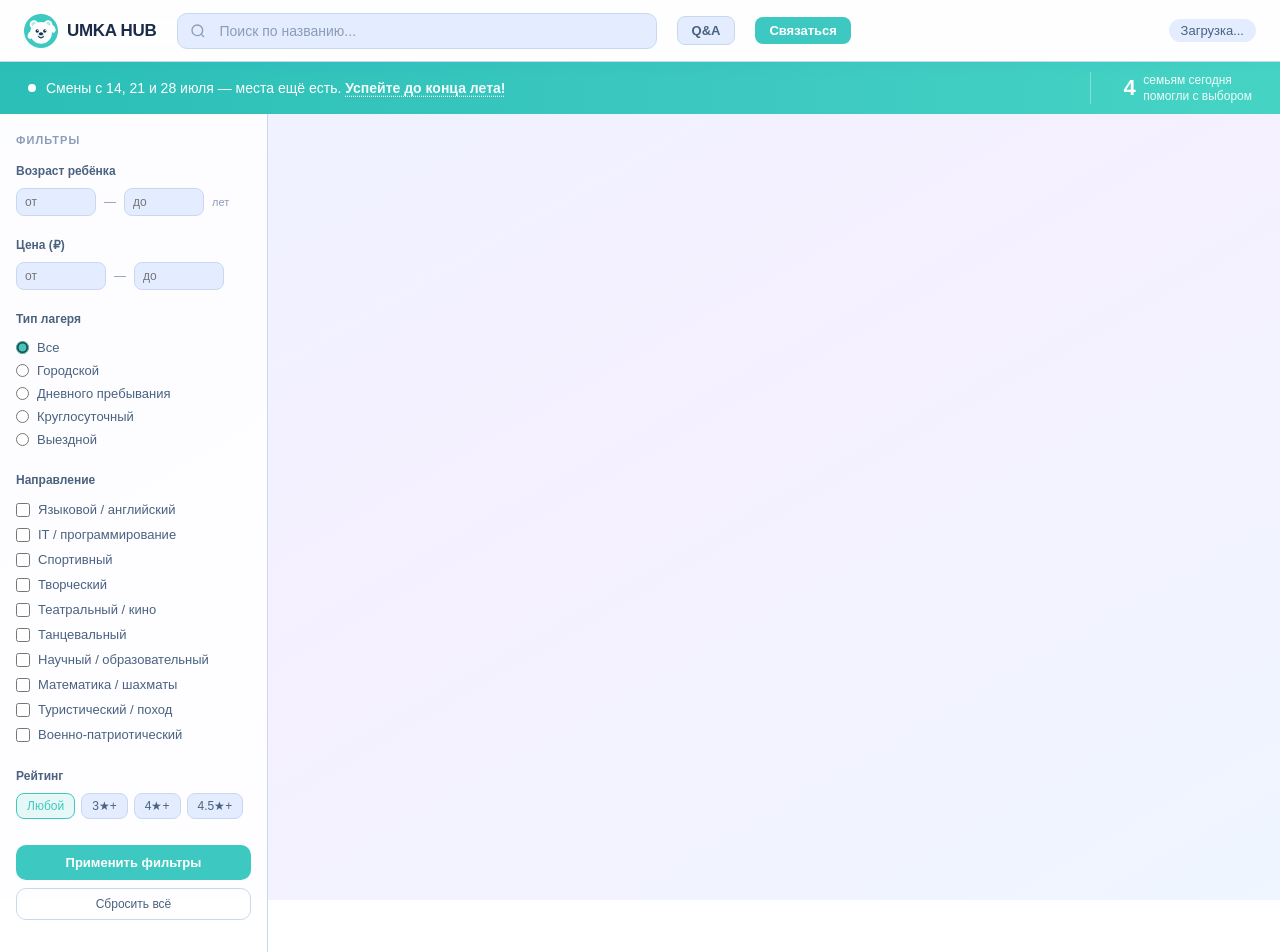
==== static/index.html @ 4e12fa1d "Add Contact button with email + Telegram" ====
<!DOCTYPE html>
<html lang="ru">
<head>
<meta charset="UTF-8">
<meta name="viewport" content="width=device-width, initial-scale=1.0">
<title>UMKA HUB — Каталог летних лагерей</title>
<!-- Yandex.Metrika counter -->
<script type="text/javascript">
    (function(m,e,t,r,i,k,a){
        m[i]=m[i]||function(){(m[i].a=m[i].a||[]).push(arguments)};
        m[i].l=1*new Date();
        for (var j = 0; j < document.scripts.length; j++) {if (document.scripts[j].src === r) { return; }}
        k=e.createElement(t),a=e.getElementsByTagName(t)[0],k.async=1,k.src=r,a.parentNode.insertBefore(k,a)
    })(window, document,'script','https://mc.yandex.ru/metrika/tag.js?id=110484022', 'ym');
    ym(110484022, 'init', {ssr:true, webvisor:true, clickmap:true, ecommerce:"dataLayer", referrer: document.referrer, url: location.href, accurateTrackBounce:true, trackLinks:true});
</script>
<noscript><div><img src="https://mc.yandex.ru/watch/110484022" style="position:absolute; left:-9999px;" alt="" /></div></noscript>
<!-- /Yandex.Metrika counter -->
<style>
  *, *::before, *::after { box-sizing: border-box; margin: 0; padding: 0; }

  :root {
    --bg: #F0F5FF;
    --bg2: #FFFFFF;
    --bg3: #E4EDFF;
    --border: #C8D8EE;
    --em: #3DC9C1;
    --em-dark: #28B5AC;
    --em-glow: rgba(61,201,193,0.12);
    --text: #1A2B4A;
    --text2: #4A6280;
    --text3: #8A9CB8;
    --radius: 14px;
    --shadow: 0 4px 20px rgba(80,120,200,0.10);
  }

  body {
    background: linear-gradient(150deg, #EDF3FF 0%, #F5F0FF 50%, #EFF6FF 100%);
    background-attachment: fixed;
    color: var(--text);
    font-family: -apple-system, BlinkMacSystemFont, 'Segoe UI', sans-serif;
    min-height: 100vh;
  }

  /* NAV */
  nav {
    position: sticky; top: 0; z-index: 100;
    background: rgba(255,255,255,0.92);
    backdrop-filter: blur(14px);
    border-bottom: 1px solid var(--border);
    padding: 0 24px;
    height: 62px;
    display: flex; align-items: center; gap: 20px;
    box-shadow: 0 2px 12px rgba(80,120,200,0.07);
  }
  .nav-logo {
    display: flex; align-items: center; gap: 9px;
    font-size: 17px; font-weight: 800; color: var(--em);
    white-space: nowrap; text-decoration: none; letter-spacing: -0.3px;
  }
  .nav-logo span { color: var(--text); }
  .nav-logo svg { flex-shrink: 0; }
  .search-wrap { flex: 1; max-width: 480px; position: relative; }
  .search-wrap input {
    width: 100%; padding: 9px 16px 9px 42px;
    background: var(--bg3); border: 1px solid var(--border);
    border-radius: 10px; color: var(--text); font-size: 14px; outline: none;
    transition: border-color 0.2s, box-shadow 0.2s;
  }
  .search-wrap input:focus { border-color: var(--em); box-shadow: 0 0 0 3px var(--em-glow); }
  .search-wrap input::placeholder { color: var(--text3); }
  .search-icon { position: absolute; left: 13px; top: 50%; transform: translateY(-50%); color: var(--text3); pointer-events: none; }
  .nav-count { margin-left: auto; font-size: 13px; color: var(--text2); white-space: nowrap; background: var(--bg3); padding: 4px 12px; border-radius: 20px; }

  /* LAYOUT */
  .layout { display: flex; gap: 0; min-height: calc(100vh - 62px); }

  /* SIDEBAR */
  .sidebar {
    width: 268px; flex-shrink: 0;
    background: rgba(255,255,255,0.85);
    border-right: 1px solid var(--border);
    padding: 20px 16px;
    overflow-y: auto;
    position: sticky; top: 62px; height: calc(100vh - 62px);
  }
  .filter-title { font-size: 11px; font-weight: 700; color: var(--text3); letter-spacing: 0.1em; text-transform: uppercase; margin-bottom: 18px; }
  .filter-group { margin-bottom: 22px; }
  .filter-group-label { font-size: 12px; font-weight: 600; color: var(--text2); margin-bottom: 10px; display: block; }

  .range-row { display: flex; gap: 8px; align-items: center; margin-bottom: 8px; }
  .range-row input[type=number] {
    width: 80px; padding: 6px 8px; background: var(--bg3);
    border: 1px solid var(--border); border-radius: 8px; color: var(--text);
    font-size: 12px; outline: none;
  }
  .range-row input[type=number]:focus { border-color: var(--em); }
  .range-sep { color: var(--text3); font-size: 12px; }

  .check-item { display: flex; align-items: center; gap: 8px; padding: 5px 0; cursor: pointer; }
  .check-item input[type=checkbox] { accent-color: var(--em); width: 14px; height: 14px; cursor: pointer; }
  .check-item label { font-size: 13px; color: var(--text2); cursor: pointer; }
  .check-item:hover label { color: var(--text); }

  .radio-item { display: flex; align-items: center; gap: 8px; padding: 4px 0; cursor: pointer; }
  .radio-item input[type=radio] { accent-color: var(--em); cursor: pointer; }
  .radio-item label { font-size: 13px; color: var(--text2); cursor: pointer; }

  .toggle-row { display: flex; align-items: center; justify-content: space-between; padding: 4px 0; }
  .toggle-row span { font-size: 13px; color: var(--text2); }
  .toggle { position: relative; width: 36px; height: 20px; }
  .toggle input { opacity: 0; width: 0; height: 0; }
  .toggle-track {
    position: absolute; inset: 0; background: var(--bg3);
    border: 1px solid var(--border); border-radius: 20px; cursor: pointer; transition: 0.2s;
  }
  .toggle-track::after {
    content: ''; position: absolute; top: 2px; left: 2px;
    width: 14px; height: 14px; background: var(--text3);
    border-radius: 50%; transition: 0.2s;
  }
  .toggle input:checked + .toggle-track { background: var(--em-glow); border-color: var(--em); }
  .toggle input:checked + .toggle-track::after { transform: translateX(16px); background: var(--em); }

  .star-select { display: flex; gap: 6px; flex-wrap: wrap; }
  .star-btn {
    padding: 5px 10px; background: var(--bg3); border: 1px solid var(--border);
    border-radius: 8px; color: var(--text2); font-size: 12px; cursor: pointer; transition: 0.15s;
  }
  .star-btn:hover, .star-btn.active { background: var(--em-glow); border-color: var(--em); color: var(--em); }

  .btn-apply {
    width: 100%; padding: 10px; background: var(--em); border: none;
    border-radius: 10px; color: white; font-size: 13px; font-weight: 600;
    cursor: pointer; transition: background 0.2s; margin-top: 4px;
  }
  .btn-apply:hover { background: var(--em-dark); }
  .btn-reset {
    width: 100%; padding: 8px; background: transparent; border: 1px solid var(--border);
    border-radius: 10px; color: var(--text2); font-size: 12px; cursor: pointer;
    transition: 0.2s; margin-top: 8px;
  }
  .btn-reset:hover { border-color: var(--text2); color: var(--text); }

  /* MAIN */
  .main { flex: 1; padding: 24px; min-width: 0; }

  /* GRID */
  .grid { display: grid; grid-template-columns: repeat(auto-fill, minmax(300px, 1fr)); gap: 18px; }

  /* CARD */
  .card {
    background: var(--bg2); border: 1px solid var(--border);
    border-radius: var(--radius); overflow: hidden;
    transition: border-color 0.2s, transform 0.2s, box-shadow 0.2s;
    display: flex; flex-direction: column;
    box-shadow: 0 2px 10px rgba(80,120,200,0.06);
    cursor: pointer;
  }
  .card:hover { border-color: var(--em); transform: translateY(-3px); box-shadow: var(--shadow), 0 0 0 1px var(--em-glow); }
  .card-photo { width: 100%; aspect-ratio: 16/9; object-fit: cover; display: block; background-color: var(--bg3); }
  .card-photo-placeholder { width: 100%; aspect-ratio: 16/9; background: linear-gradient(135deg, var(--bg3), var(--bg)); display: flex; align-items: center; justify-content: center; color: var(--text3); font-size: 32px; }
  .card-body { padding: 14px; flex: 1; display: flex; flex-direction: column; gap: 8px; }
  .card-header { display: flex; align-items: flex-start; justify-content: space-between; gap: 8px; }
  .card-name { font-size: 15px; font-weight: 600; color: var(--text); line-height: 1.3; }
  .card-rating { display: flex; align-items: center; gap: 4px; flex-shrink: 0; }
  .card-rating .star { color: #F59E0B; font-size: 13px; }
  .card-rating .val { font-size: 13px; font-weight: 600; color: var(--text); }
  .card-rating .cnt { font-size: 11px; color: var(--text3); }
  .card-badges { display: flex; gap: 6px; flex-wrap: wrap; }
  .badge { padding: 3px 9px; border-radius: 20px; font-size: 11px; font-weight: 500; border: 1px solid var(--border); color: var(--text2); background: var(--bg3); }
  .badge-age { border-color: #BCD6F7; background: #EAF3FF; color: #2B72C8; }
  .badge-pool { border-color: #B5E4EE; background: #E5F7FA; color: #1A92A8; }
  .badge-cat { border-color: var(--border); background: var(--bg3); }
  .card-desc { font-size: 12px; color: var(--text2); line-height: 1.5; display: -webkit-box; -webkit-line-clamp: 2; -webkit-box-orient: vertical; overflow: hidden; }
  .card-footer { margin-top: auto; display: flex; align-items: center; justify-content: space-between; padding-top: 10px; border-top: 1px solid var(--border); }
  .card-price { font-size: 16px; font-weight: 700; color: var(--em); }
  .card-price small { font-size: 11px; font-weight: 400; color: var(--text3); }
  .card-actions { display: flex; gap: 6px; }
  .btn-detail {
    padding: 6px 12px; background: var(--bg3); border: 1px solid var(--border);
    border-radius: 8px; color: var(--text2); font-size: 12px; cursor: pointer;
    text-decoration: none; transition: 0.15s;
  }
  .btn-detail:hover { border-color: var(--em); color: var(--em); background: var(--em-glow); }
  .btn-book {
    padding: 6px 12px; background: var(--em); border: none;
    border-radius: 8px; color: white; font-size: 12px; font-weight: 600; cursor: pointer; transition: 0.15s;
  }
  .btn-book:hover { background: var(--em-dark); }

  /* HOW IT WORKS */
  .how-section { margin: 48px 0 0; }
  .how-title, .faq-title {
    font-size: 22px; font-weight: 800; color: var(--text);
    margin-bottom: 20px; letter-spacing: -0.3px;
  }
  .how-steps {
    display: grid; grid-template-columns: repeat(3, 1fr); gap: 16px;
  }
  .how-step {
    background: var(--bg2); border: 1px solid var(--border);
    border-radius: var(--radius); padding: 24px 20px;
    display: flex; flex-direction: column; gap: 10px;
  }
  .how-icon {
    width: 44px; height: 44px; border-radius: 12px;
    background: var(--em-glow); display: flex; align-items: center;
    justify-content: center; font-size: 22px; flex-shrink: 0;
  }
  .how-step h3 { font-size: 15px; font-weight: 700; color: var(--text); }
  .how-step p { font-size: 13px; color: var(--text2); line-height: 1.5; }

  /* FAQ */
  .faq-section { margin: 40px 0 48px; }
  .faq-item {
    border: 1px solid var(--border); border-radius: var(--radius);
    background: var(--bg2); margin-bottom: 8px; overflow: hidden;
  }
  .faq-q {
    width: 100%; text-align: left; padding: 16px 20px;
    background: none; border: none; cursor: pointer;
    font-size: 14px; font-weight: 600; color: var(--text);
    display: flex; justify-content: space-between; align-items: center; gap: 12px;
  }
  .faq-q:hover { color: var(--em); }
  .faq-arrow { font-size: 18px; color: var(--text3); transition: transform 0.2s; flex-shrink: 0; }
  .faq-item.open .faq-arrow { transform: rotate(180deg); color: var(--em); }
  .faq-a {
    max-height: 0; overflow: hidden;
    transition: max-height 0.28s ease, padding 0.2s;
    font-size: 13px; color: var(--text2); line-height: 1.6;
    padding: 0 20px;
  }
  .faq-item.open .faq-a { max-height: 200px; padding: 0 20px 16px; }

  @media (max-width: 768px) {
    .how-steps { grid-template-columns: 1fr; }
  }

  /* LOAD MORE */
  .load-more-wrap { text-align: center; padding: 32px 0; }
  .btn-load-more {
    padding: 12px 32px; background: white; border: 1.5px solid var(--em);
    border-radius: 10px; color: var(--em); font-size: 14px; font-weight: 600; cursor: pointer; transition: 0.2s;
  }
  .btn-load-more:hover { background: var(--em-glow); }
  .btn-load-more:disabled { opacity: 0.4; cursor: default; }

  .empty { text-align: center; padding: 80px 20px; color: var(--text2); }
  .empty h3 { font-size: 18px; margin-bottom: 8px; color: var(--text); }
  .skeleton { background: linear-gradient(90deg, var(--bg3) 25%, var(--bg2) 50%, var(--bg3) 75%); background-size: 200% 100%; animation: shimmer 1.5s infinite; border-radius: 8px; }
  @keyframes shimmer { 0% { background-position: 200% 0; } 100% { background-position: -200% 0; } }

  /* MODAL */
  .modal-overlay {
    display: none; position: fixed; inset: 0; z-index: 200;
    background: rgba(30,50,100,0.45); backdrop-filter: blur(6px);
    align-items: center; justify-content: center; padding: 20px;
  }
  .modal-overlay.open { display: flex; }
  .modal {
    background: white; border: 1px solid var(--border);
    border-radius: 18px; padding: 28px; width: 100%; max-width: 440px;
    box-shadow: 0 20px 60px rgba(30,60,150,0.15); animation: slideUp 0.2s ease;
  }
  @keyframes slideUp { from { opacity: 0; transform: translateY(20px); } to { opacity: 1; transform: translateY(0); } }
  .modal-header { display: flex; align-items: center; justify-content: space-between; margin-bottom: 6px; }
  .modal-title { font-size: 18px; font-weight: 700; color: var(--text); }
  .modal-close { background: var(--bg3); border: none; color: var(--text2); font-size: 18px; cursor: pointer; line-height: 1; padding: 6px 9px; border-radius: 8px; }
  .modal-close:hover { background: var(--border); color: var(--text); }
  .modal-camp-name { font-size: 13px; color: var(--em); margin-bottom: 20px; font-weight: 500; }
  .form-group { margin-bottom: 14px; }
  .form-group label { display: block; font-size: 12px; color: var(--text2); margin-bottom: 6px; font-weight: 600; }
  .form-group input, .form-group textarea, .form-group select {
    width: 100%; padding: 10px 12px;
    background: var(--bg3); border: 1px solid var(--border);
    border-radius: 10px; color: var(--text); font-size: 14px; outline: none;
    transition: border-color 0.2s, box-shadow 0.2s; font-family: inherit;
  }
  .form-group input:focus, .form-group textarea:focus, .form-group select:focus { border-color: var(--em); box-shadow: 0 0 0 3px var(--em-glow); }
  .form-group input::placeholder, .form-group textarea::placeholder { color: var(--text3); }
  .form-group textarea { resize: none; height: 72px; }
  .form-group select { appearance: none; cursor: pointer; }
  .btn-submit {
    width: 100%; padding: 13px; background: var(--em); border: none;
    border-radius: 10px; color: white; font-size: 15px; font-weight: 700;
    cursor: pointer; transition: background 0.2s; margin-top: 4px;
  }
  .btn-submit:hover { background: var(--em-dark); }
  .btn-submit:disabled { opacity: 0.5; cursor: default; }
  .modal-note { text-align: center; font-size: 11px; color: var(--text3); margin-top: 10px; }
  .modal-success { text-align: center; padding: 20px 0; }
  .modal-success .check { font-size: 48px; margin-bottom: 12px; }
  .modal-success h3 { font-size: 18px; font-weight: 700; margin-bottom: 6px; color: var(--text); }
  .modal-success p { font-size: 14px; color: var(--text2); }

  .loading-spinner { text-align: center; padding: 8px; color: var(--text3); font-size: 12px; }

  /* MOBILE */
  .sidebar-toggle { display: none; }
  @media (max-width: 768px) {
    .sidebar { display: none; position: fixed; z-index: 150; top: 62px; left: 0; height: calc(100vh - 62px); width: 268px; box-shadow: 4px 0 20px rgba(0,0,0,0.1); }
    .sidebar.open { display: block; }
    .sidebar-toggle {
      display: flex; align-items: center; gap: 6px;
      padding: 6px 12px; background: var(--bg3); border: 1px solid var(--border);
      border-radius: 8px; color: var(--text2); font-size: 13px; cursor: pointer;
    }
    .main { padding: 16px; }
    .grid { grid-template-columns: 1fr; }
    nav { padding: 0 12px; gap: 10px; }
    .urgency-bar { flex-direction: column; gap: 6px; padding: 10px 16px; text-align: center; }
    .urgency-counter { border-left: none; padding-left: 0; }
  }

  /* URGENCY BAR */
  .urgency-bar {
    display: flex; align-items: center; justify-content: space-between;
    background: linear-gradient(90deg, #2bbfb7 0%, #3DC9C1 60%, #45d4c4 100%);
    padding: 10px 28px;
    gap: 16px;
    position: sticky; top: 62px; z-index: 99;
  }
  .urgency-left {
    display: flex; align-items: center; gap: 10px;
    color: #fff; font-size: 14px; font-weight: 500;
  }
  .urgency-pulse {
    width: 8px; height: 8px; border-radius: 50%;
    background: #fff; flex-shrink: 0;
    animation: pulse 1.8s ease-in-out infinite;
  }
  @keyframes pulse {
    0%, 100% { opacity: 1; transform: scale(1); }
    50% { opacity: 0.4; transform: scale(0.7); }
  }
  .urgency-counter {
    display: flex; align-items: center; gap: 8px;
    border-left: 1px solid rgba(255,255,255,0.35);
    padding-left: 16px;
    color: #fff; font-size: 13px; white-space: nowrap;
  }
  .urgency-num {
    font-size: 22px; font-weight: 800; letter-spacing: -0.5px;
    font-variant-numeric: tabular-nums;
    min-width: 28px; text-align: right;
    transition: opacity 0.15s;
  }
  .urgency-label { font-size: 12px; line-height: 1.35; opacity: 0.92; }
  .urgency-cta {
    background: none; border: none; cursor: pointer; padding: 0;
    color: #fff; font-size: 14px; font-weight: 700;
    text-decoration: underline; text-decoration-style: dotted;
    text-underline-offset: 3px; opacity: 0.95;
    transition: opacity 0.15s;
  }
  .urgency-cta:hover { opacity: 1; text-decoration-style: solid; }

  /* LEAD MODAL */
  .lead-overlay {
    display: none; position: fixed; inset: 0; z-index: 500;
    background: rgba(20,40,80,0.45); backdrop-filter: blur(4px);
    align-items: center; justify-content: center; padding: 20px;
  }
  .lead-overlay.open { display: flex; }
  .lead-modal {
    background: var(--bg2); border-radius: 20px;
    box-shadow: 0 20px 60px rgba(20,40,80,0.18);
    padding: 32px 28px; width: 100%; max-width: 420px;
    position: relative; animation: modalIn 0.22s ease;
  }
  @keyframes modalIn {
    from { opacity: 0; transform: translateY(12px) scale(0.97); }
    to   { opacity: 1; transform: none; }
  }
  .lead-close {
    position: absolute; top: 16px; right: 18px;
    background: none; border: none; cursor: pointer;
    color: var(--text3); font-size: 22px; line-height: 1; padding: 4px;
  }
  .lead-close:hover { color: var(--text); }
  .lead-title { font-size: 20px; font-weight: 800; color: var(--text); margin-bottom: 6px; }
  .lead-sub { font-size: 13px; color: var(--text2); margin-bottom: 22px; }
  .lead-field { margin-bottom: 14px; }
  .lead-field label { display: block; font-size: 12px; font-weight: 600; color: var(--text2); margin-bottom: 5px; letter-spacing: 0.3px; }
  .lead-field input, .lead-field textarea {
    width: 100%; padding: 10px 14px; border-radius: 10px;
    border: 1.5px solid var(--border); background: var(--bg);
    color: var(--text); font-size: 14px; outline: none;
    transition: border-color 0.15s;
    font-family: inherit;
  }
  .lead-field input:focus, .lead-field textarea:focus { border-color: var(--em); }
  .lead-field textarea { resize: none; height: 80px; }
  .lead-submit {
    width: 100%; padding: 13px; border-radius: 12px;
    background: var(--em); border: none; color: #fff;
    font-size: 15px; font-weight: 700; cursor: pointer;
    transition: background 0.15s, transform 0.1s;
    margin-top: 4px;
  }
  .lead-submit:hover { background: var(--em-dark); }
  .lead-submit:active { transform: scale(0.98); }
  .lead-submit:disabled { opacity: 0.6; cursor: default; }
  .lead-success {
    text-align: center; padding: 20px 0 8px;
    display: none;
  }
  .lead-success .check { font-size: 48px; margin-bottom: 12px; }
  .lead-success h3 { font-size: 18px; font-weight: 800; margin-bottom: 8px; color: var(--text); }
  .lead-success p { font-size: 14px; color: var(--text2); }

  /* Q&A BUTTON */
  .btn-qa {
    padding: 6px 14px; background: var(--bg3); border: 1.5px solid var(--border);
    border-radius: 8px; color: var(--text2); font-size: 13px; font-weight: 600;
    cursor: pointer; white-space: nowrap; transition: 0.15s;
  }
  .btn-qa:hover { border-color: var(--em); color: var(--em); background: var(--em-glow); }

  /* CONTACT BUTTON + TOOLTIP */
  .btn-contact {
    padding: 6px 14px; background: var(--em); border: none;
    border-radius: 8px; color: #fff; font-size: 13px; font-weight: 600;
    cursor: pointer; white-space: nowrap; transition: 0.15s; position: relative;
  }
  .btn-contact:hover { background: var(--em-dark); }
  .contact-tooltip {
    display: none; position: absolute; top: calc(100% + 10px); right: 0;
    background: var(--bg2); border: 1px solid var(--border);
    border-radius: 14px; padding: 16px 18px; width: 240px;
    box-shadow: 0 8px 30px rgba(20,40,80,0.14); z-index: 300;
    text-align: left;
  }
  .btn-contact:focus .contact-tooltip,
  .btn-contact.active .contact-tooltip { display: block; }
  .contact-tooltip-title { font-size: 12px; font-weight: 700; color: var(--text3); text-transform: uppercase; letter-spacing: 0.5px; margin-bottom: 12px; }
  .contact-link {
    display: flex; align-items: center; gap: 10px;
    padding: 8px 0; text-decoration: none; color: var(--text);
    font-size: 13px; font-weight: 500; border-bottom: 1px solid var(--border);
    transition: color 0.15s;
  }
  .contact-link:last-child { border-bottom: none; }
  .contact-link:hover { color: var(--em); }
  .contact-link-icon { font-size: 18px; width: 24px; text-align: center; flex-shrink: 0; }

  /* Q&A MODAL */
  .qa-overlay {
    display: none; position: fixed; inset: 0; z-index: 500;
    background: rgba(20,40,80,0.45); backdrop-filter: blur(4px);
    align-items: flex-start; justify-content: center; padding: 80px 20px 20px;
  }
  .qa-overlay.open { display: flex; }
  .qa-modal {
    background: var(--bg2); border-radius: 20px;
    box-shadow: 0 20px 60px rgba(20,40,80,0.18);
    padding: 32px 28px; width: 100%; max-width: 600px;
    position: relative; animation: modalIn 0.22s ease;
    max-height: calc(100vh - 100px); overflow-y: auto;
  }
  .qa-close {
    position: absolute; top: 16px; right: 18px;
    background: none; border: none; cursor: pointer;
    color: var(--text3); font-size: 22px; line-height: 1; padding: 4px;
  }
  .qa-close:hover { color: var(--text); }
  .qa-section-title { font-size: 20px; font-weight: 800; color: var(--text); margin-bottom: 18px; }

  /* HOW STEPS inside modal */
  .qa-steps { display: flex; flex-direction: column; gap: 12px; margin-bottom: 28px; }
  .qa-step {
    display: flex; align-items: flex-start; gap: 14px;
    background: var(--bg); border-radius: 12px; padding: 14px 16px;
  }
  .qa-step-icon {
    width: 38px; height: 38px; border-radius: 10px;
    background: var(--em-glow); display: flex; align-items: center;
    justify-content: center; font-size: 20px; flex-shrink: 0;
  }
  .qa-step-text h4 { font-size: 14px; font-weight: 700; color: var(--text); margin-bottom: 3px; }
  .qa-step-text p { font-size: 13px; color: var(--text2); line-height: 1.5; }
</style>
</head>
<body>

<nav>
  <a class="nav-logo" href="/">
    <svg viewBox="0 0 36 36" width="34" height="34" fill="none" xmlns="http://www.w3.org/2000/svg">
      <circle cx="18" cy="18" r="18" fill="#3DC9C1"/>
      <circle cx="10.5" cy="11" r="4.5" fill="white"/>
      <circle cx="25.5" cy="11" r="4.5" fill="white"/>
      <circle cx="10.5" cy="11" r="2.5" fill="#B5E8E5"/>
      <circle cx="25.5" cy="11" r="2.5" fill="#B5E8E5"/>
      <circle cx="18" cy="20" r="11.5" fill="white"/>
      <circle cx="14" cy="18" r="1.8" fill="#1A3050"/>
      <circle cx="22" cy="18" r="1.8" fill="#1A3050"/>
      <circle cx="14.6" cy="17.3" r="0.7" fill="white"/>
      <circle cx="22.6" cy="17.3" r="0.7" fill="white"/>
      <ellipse cx="18" cy="22.5" rx="4" ry="3" fill="#D6EFEE"/>
      <ellipse cx="18" cy="21" rx="2.2" ry="1.6" fill="#1A3050"/>
      <path d="M15.5 24Q18 26.5 20.5 24" stroke="#1A3050" stroke-width="1.2" stroke-linecap="round"/>
      <ellipse cx="30" cy="15.5" rx="3" ry="4.5" fill="white" transform="rotate(-28 30 15.5)"/>
      <ellipse cx="7" cy="22.5" rx="3" ry="4" fill="white" transform="rotate(18 7 22.5)"/>
    </svg>
    <span>UMKA HUB</span>
  </a>
  <div class="search-wrap">
    <svg class="search-icon" width="16" height="16" fill="none" stroke="currentColor" stroke-width="2" viewBox="0 0 24 24"><circle cx="11" cy="11" r="8"/><path d="m21 21-4.35-4.35"/></svg>
    <input type="text" id="searchInput" placeholder="Поиск по названию...">
  </div>
  <button class="sidebar-toggle" id="sidebarToggle">
    <svg width="16" height="16" fill="none" stroke="currentColor" stroke-width="2" viewBox="0 0 24 24"><line x1="3" y1="6" x2="21" y2="6"/><line x1="3" y1="12" x2="21" y2="12"/><line x1="3" y1="18" x2="21" y2="18"/></svg>
    Фильтры
  </button>
  <button class="btn-qa" id="btnQA">Q&amp;A</button>
  <div style="position:relative">
    <button class="btn-contact" id="btnContact">Связаться</button>
    <div class="contact-tooltip" id="contactTooltip">
      <div class="contact-tooltip-title">По любым вопросам</div>
      <a class="contact-link" href="mailto:alex.umkahub@gmail.com">
        <span class="contact-link-icon">✉️</span>alex.umkahub@gmail.com
      </a>
      <a class="contact-link" href="https://t.me/alex_umkahub" target="_blank">
        <span class="contact-link-icon">✈️</span>@alex_umkahub
      </a>
    </div>
  </div>
  <div class="nav-count" id="navCount">Загрузка...</div>
</nav>

<!-- Q&A MODAL -->
<div class="qa-overlay" id="qaOverlay">
  <div class="qa-modal">
    <button class="qa-close" id="qaClose">×</button>

    <div class="qa-section-title">Как это работает</div>
    <div class="qa-steps">
      <div class="qa-step">
        <div class="qa-step-icon">🔍</div>
        <div class="qa-step-text">
          <h4>Выберите лагерь</h4>
          <p>Используйте фильтры по направлению, возрасту и цене. 200+ проверенных вариантов в Москве и Подмосковье.</p>
        </div>
      </div>
      <div class="qa-step">
        <div class="qa-step-icon">📋</div>
        <div class="qa-step-text">
          <h4>Оставьте заявку</h4>
          <p>Нажмите "Забронировать" на странице лагеря. Заявка уходит напрямую — без посредников и скрытых комиссий.</p>
        </div>
      </div>
      <div class="qa-step">
        <div class="qa-step-icon">📞</div>
        <div class="qa-step-text">
          <h4>Лагерь свяжется с вами</h4>
          <p>Представитель лагеря перезвонит и уточнит детали. Обычно в течение нескольких часов.</p>
        </div>
      </div>
    </div>

    <div class="qa-section-title">Частые вопросы</div>

    <div class="faq-item">
      <button class="faq-q">Платно ли пользоваться сервисом?<span class="faq-arrow">⌄</span></button>
      <div class="faq-a">Нет. Умка Хаб — бесплатный сервис для родителей. Вы бронируете напрямую у лагеря по официальным ценам без каких-либо наценок.</div>
    </div>
    <div class="faq-item">
      <button class="faq-q">Как быстро ответит лагерь?<span class="faq-arrow">⌄</span></button>
      <div class="faq-a">Обычно в течение нескольких часов в рабочее время. Если не отвечают больше суток — напишите нам, поможем разобраться.</div>
    </div>
    <div class="faq-item">
      <button class="faq-q">Можно ли вернуть деньги если передумали?<span class="faq-arrow">⌄</span></button>
      <div class="faq-a">Условия возврата устанавливает каждый лагерь индивидуально. Обычно при отказе за 30+ дней возвращают полную сумму. Уточняйте при бронировании.</div>
    </div>
    <div class="faq-item">
      <button class="faq-q">Все лагеря на сайте проверены?<span class="faq-arrow">⌄</span></button>
      <div class="faq-a">Мы собираем информацию только о лицензированных детских лагерях с официальными сайтами и реальными отзывами родителей.</div>
    </div>
  </div>
</div>

<div class="urgency-bar">
  <div class="urgency-left">
    <div class="urgency-pulse"></div>
    <span>Смены с 14, 21 и 28 июля&nbsp;— места ещё есть.&nbsp;<button class="urgency-cta" id="urgencyBtn">Успейте до конца лета!</button></span>
  </div>
  <div class="urgency-counter">
    <span class="urgency-num" id="urgencyNum">4</span>
    <span class="urgency-label">семьям сегодня<br>помогли с выбором</span>
  </div>
</div>

<!-- LEAD MODAL -->
<div class="lead-overlay" id="leadOverlay">
  <div class="lead-modal">
    <button class="lead-close" id="leadClose">×</button>
    <div id="leadForm">
      <div class="lead-title">Подберём лагерь для вашего ребёнка</div>
      <div class="lead-sub">Оставьте заявку — лагерь свяжется с вами напрямую</div>
      <div class="lead-field">
        <label>Ваше имя</label>
        <input type="text" id="leadName" placeholder="Иван Иванов">
      </div>
      <div class="lead-field">
        <label>Телефон</label>
        <input type="tel" id="leadPhone" placeholder="+7 900 000-00-00">
      </div>
      <div class="lead-field">
        <label>Возраст ребёнка</label>
        <input type="number" id="leadAge" placeholder="9" min="4" max="18">
      </div>
      <div class="lead-field">
        <label>Пожелания</label>
        <textarea id="leadWishes" placeholder="Тип лагеря, даты, бюджет и что важно для ребёнка..."></textarea>
      </div>
      <button class="lead-submit" id="leadSubmit">Отправить заявку</button>
    </div>
    <div class="lead-success" id="leadSuccess">
      <div class="check">🎉</div>
      <h3>Заявка отправлена!</h3>
      <p>Мы передадим её в подходящий лагерь.<br>Ожидайте звонка в ближайшее время.</p>
    </div>
  </div>
</div>

<div class="layout">

  <aside class="sidebar" id="sidebar">
    <div class="filter-title">Фильтры</div>

    <div class="filter-group">
      <span class="filter-group-label">Возраст ребёнка</span>
      <div class="range-row">
        <input type="number" id="ageMin" min="4" max="18" placeholder="от" value="">
        <span class="range-sep">—</span>
        <input type="number" id="ageMax" min="4" max="18" placeholder="до" value="">
        <span class="range-sep" style="font-size:11px;color:var(--text3)">лет</span>
      </div>
    </div>

    <div class="filter-group">
      <span class="filter-group-label">Цена (₽)</span>
      <div class="range-row">
        <input type="number" id="priceMin" min="0" placeholder="от" value="" style="width:90px">
        <span class="range-sep">—</span>
        <input type="number" id="priceMax" min="0" placeholder="до" value="" style="width:90px">
      </div>
    </div>

    <div class="filter-group">
      <span class="filter-group-label">Тип лагеря</span>
      <div class="radio-item"><input type="radio" name="type" value="" id="typeAll" checked><label for="typeAll">Все</label></div>
      <div class="radio-item"><input type="radio" name="type" value="Городской" id="typeGor"><label for="typeGor">Городской</label></div>
      <div class="radio-item"><input type="radio" name="type" value="Дневной" id="typeDay"><label for="typeDay">Дневного пребывания</label></div>
      <div class="radio-item"><input type="radio" name="type" value="Круглосуточный" id="typeKrug"><label for="typeKrug">Круглосуточный</label></div>
      <div class="radio-item"><input type="radio" name="type" value="Выездной" id="typeVyez"><label for="typeVyez">Выездной</label></div>
    </div>

    <div class="filter-group">
      <span class="filter-group-label">Направление</span>
      <div class="check-item"><input type="checkbox" id="catLang" value="Языков|Английск"><label for="catLang">Языковой / английский</label></div>
      <div class="check-item"><input type="checkbox" id="catIT" value="программиров|Компьютерн|Технич"><label for="catIT">IT / программирование</label></div>
      <div class="check-item"><input type="checkbox" id="catSport" value="Спортив|Футбол|Военно-спорт"><label for="catSport">Спортивный</label></div>
      <div class="check-item"><input type="checkbox" id="catArt" value="Творческ|Художественн|Тематическ"><label for="catArt">Творческий</label></div>
      <div class="check-item"><input type="checkbox" id="catTheatre" value="Театральн|Кинолагер"><label for="catTheatre">Театральный / кино</label></div>
      <div class="check-item"><input type="checkbox" id="catDance" value="Танцев"><label for="catDance">Танцевальный</label></div>
      <div class="check-item"><input type="checkbox" id="catSci" value="Научн|Образовательн"><label for="catSci">Научный / образовательный</label></div>
      <div class="check-item"><input type="checkbox" id="catMath" value="Математич|Шахматн"><label for="catMath">Математика / шахматы</label></div>
      <div class="check-item"><input type="checkbox" id="catTour" value="Туристич|Палаточн"><label for="catTour">Туристический / поход</label></div>
      <div class="check-item"><input type="checkbox" id="catMil" value="Военно-патриот"><label for="catMil">Военно-патриотический</label></div>
    </div>

    <div class="filter-group">
      <span class="filter-group-label">Рейтинг</span>
      <div class="star-select" id="ratingSelect">
        <button class="star-btn" data-val="">Любой</button>
        <button class="star-btn" data-val="3">3★+</button>
        <button class="star-btn" data-val="4">4★+</button>
        <button class="star-btn" data-val="4.5">4.5★+</button>
      </div>
    </div>

    <button class="btn-apply" id="btnApply">Применить фильтры</button>
    <button class="btn-reset" id="btnReset">Сбросить всё</button>
  </aside>

  <main class="main">
    <div class="grid" id="grid"></div>
    <div class="load-more-wrap" id="loadMoreWrap" style="display:none">
      <button class="btn-load-more" id="btnLoadMore">Загрузить ещё</button>
    </div>
    <div class="empty" id="empty" style="display:none">
      <h3>Ничего не найдено</h3>
      <p>Попробуйте изменить фильтры или поисковый запрос</p>
    </div>

  </main>
</div>

<!-- MODAL -->
<div class="modal-overlay" id="modalOverlay">
  <div class="modal">
    <div id="modalForm">
      <div class="modal-header">
        <div class="modal-title">Оставить заявку</div>
        <button class="modal-close" id="modalClose">×</button>
      </div>
      <div class="modal-camp-name" id="modalCampName"></div>
      <div class="form-group" id="sessionGroup" style="display:none">
        <label>Смена</label>
        <div class="loading-spinner" id="sessionLoading" style="display:none">Загрузка смен...</div>
        <select id="fSession"></select>
      </div>
      <div class="form-group">
        <label>Имя родителя *</label>
        <input type="text" id="fName" placeholder="Иван Иванов">
      </div>
      <div class="form-group">
        <label>Телефон *</label>
        <input type="tel" id="fPhone" placeholder="+7 900 000 00 00">
      </div>
      <div class="form-group">
        <label>Telegram</label>
        <input type="text" id="fTelegram" placeholder="@username">
      </div>
      <div class="form-group">
        <label>Возраст ребёнка</label>
        <input type="text" id="fAge" placeholder="9 лет">
      </div>
      <div class="form-group">
        <label>Комментарий</label>
        <textarea id="fComment" placeholder="Вопросы, пожелания..."></textarea>
      </div>
      <button class="btn-submit" id="btnSubmit">Отправить заявку</button>
      <div class="modal-note">Мы свяжемся с вами в течение 2 часов</div>
    </div>
    <div class="modal-success" id="modalSuccess" style="display:none">
      <div class="check">✅</div>
      <h3>Заявка отправлена!</h3>
      <p>Мы свяжемся с вами в течение 2 часов</p>
    </div>
  </div>
</div>

<script>
const API = '/api';
let page = 1;
let totalPages = 1;
let currentCampName = '';
let currentRating = '';
let searchTimer = null;
let _sessions = [];

// Photo URL helper
function fixPhoto(url) {
  if (!url) return '';
  return url.replace('https://vlagere.ru/upload', 'https://umkahub.s3.cloud.ru');
}

// Lead modal
(function() {
  const overlay = document.getElementById('leadOverlay');
  const openBtn = document.getElementById('urgencyBtn');
  const closeBtn = document.getElementById('leadClose');
  const submitBtn = document.getElementById('leadSubmit');
  const formEl = document.getElementById('leadForm');
  const successEl = document.getElementById('leadSuccess');

  function openModal() { overlay.classList.add('open'); }
  function closeModal() {
    overlay.classList.remove('open');
    // Reset after close animation
    setTimeout(() => {
      formEl.style.display = '';
      successEl.style.display = 'none';
      submitBtn.disabled = false;
      submitBtn.textContent = 'Отправить заявку';
    }, 200);
  }

  openBtn.addEventListener('click', openModal);
  closeBtn.addEventListener('click', closeModal);
  overlay.addEventListener('click', (e) => { if (e.target === overlay) closeModal(); });
  document.addEventListener('keydown', (e) => { if (e.key === 'Escape') closeModal(); });

  submitBtn.addEventListener('click', async () => {
    const name = document.getElementById('leadName').value.trim();
    const phone = document.getElementById('leadPhone').value.trim();
    const age = document.getElementById('leadAge').value.trim();
    const wishes = document.getElementById('leadWishes').value.trim();
    if (!name || !phone) {
      document.getElementById('leadName').style.borderColor = name ? '' : '#e55';
      document.getElementById('leadPhone').style.borderColor = phone ? '' : '#e55';
      return;
    }
    submitBtn.disabled = true;
    submitBtn.textContent = 'Отправляем...';
    try {
      await fetch('/api/lead', {
        method: 'POST',
        headers: { 'Content-Type': 'application/json' },
        body: JSON.stringify({ parent_name: name, phone, child_age: age, wishes })
      });
      if (typeof ym !== 'undefined') ym(110484022, 'reachGoal', 'lead_form');
    } catch(e) {}
    formEl.style.display = 'none';
    successEl.style.display = 'block';
    setTimeout(closeModal, 3500);
  });
})();

// Urgency counter — slow organic tick like a water meter
(function() {
  const el = document.getElementById('urgencyNum');
  if (!el) return;
  const TARGET = 14;
  let current = 4;
  // Irregular delays between ticks (seconds): feels human, not robotic
  const delays = [38, 52, 29, 61, 44, 33, 57, 41, 48, 36];
  let step = 0;
  function tick() {
    if (current >= TARGET) return;
    current++;
    el.style.opacity = '0.5';
    setTimeout(() => {
      el.textContent = current;
      el.style.opacity = '1';
    }, 120);
    const next = (delays[step % delays.length] + Math.random() * 18 - 9) * 1000;
    step++;
    setTimeout(tick, next);
  }
  // Start first tick after ~38 seconds
  setTimeout(tick, 38000);
})();

// Date helpers for filtering expired sessions
const TODAY = new Date(); TODAY.setHours(0,0,0,0);
const RU_MON = {
  'янв':0,'фев':1,'мар':2,'апр':3,'май':4,'июн':5,
  'июл':6,'авг':7,'сен':8,'окт':9,'ноя':10,'дек':11
};
function parseRuDate(s) {
  if (!s) return null;
  const p = String(s).trim().split(/\s+/);
  const d = parseInt(p[0]), m = RU_MON[p[1]?.toLowerCase()];
  return (!isNaN(d) && m !== undefined) ? new Date(TODAY.getFullYear(), m, d) : null;
}
function isFuture(s) {
  const d = parseRuDate(s.date_start);
  return !d || d >= TODAY;
}

// ─── FETCH ────────────────────────────────────────────────────────
function getFilters() {
  const cats = [...document.querySelectorAll('.check-item input:checked')].map(el => el.value);
  return {
    age_min: document.getElementById('ageMin').value || '',
    age_max: document.getElementById('ageMax').value || '',
    price_min: document.getElementById('priceMin').value || '',
    price_max: document.getElementById('priceMax').value || '',
    type: document.querySelector('input[name=type]:checked')?.value || '',
    category: cats.join(','),
    rating_min: currentRating,
    search: document.getElementById('searchInput').value.trim(),
  };
}

function buildQuery(extra = {}) {
  const f = { ...getFilters(), ...extra };
  const p = new URLSearchParams();
  Object.entries(f).forEach(([k, v]) => { if (v !== '' && v !== null && v !== undefined) p.set(k, v); });
  return p.toString();
}

async function loadCamps(reset = false) {
  if (reset) { page = 1; document.getElementById('grid').innerHTML = ''; }
  const q = buildQuery({ page, limit: 24 });
  const res = await fetch(`${API}/camps?${q}`);
  const data = await res.json();
  totalPages = data.pages;
  document.getElementById('navCount').textContent = `${data.total} лагерей`;
  const grid = document.getElementById('grid');
  const empty = document.getElementById('empty');
  const lmw = document.getElementById('loadMoreWrap');
  if (data.camps.length === 0 && page === 1) {
    empty.style.display = 'block'; lmw.style.display = 'none'; return;
  }
  empty.style.display = 'none';
  data.camps.forEach(c => grid.appendChild(makeCard(c)));
  lmw.style.display = page < totalPages ? 'block' : 'none';
}

// ─── CARD ─────────────────────────────────────────────────────────
function fmt(n) { return n ? Number(n).toLocaleString('ru-RU') : ''; }

const SEA_LOC = /Краснодар|Сочи|Крым|Анапа|Геленджик|Туапсе|Ялта|Севастополь|Евпатория|Абхазия|Черное море/i;
const BASE_FILTER = /область|Подмосковье|Московск|^Москва$|Ленинград|Санкт-Петербург|Петербург|за границ|зарубеж|загородн|городской|выездной|дневной|международн|^лагерь$/i;
const EXTRA_FILTER = /бассейн|на море|у моря|на черном/i;

function makeCard(c) {
  const div = document.createElement('div');
  div.className = 'card';
  div.addEventListener('click', (e) => {
    if (!e.target.closest('button, a')) window.location.href = `/camp/${c.id}`;
  });
  const photoUrl = fixPhoto(c.main_photo);
  const photo = photoUrl
    ? `<img class="card-photo" src="${photoUrl}" alt="${c.name}" loading="lazy">`
    : `<div class="card-photo-placeholder">🏕️</div>`;
  const nearSea = SEA_LOC.test(c.location || '');
  const cats = (c.categories || [])
    .filter(ct => !BASE_FILTER.test(ct) && (nearSea || !EXTRA_FILTER.test(ct)))
    .slice(0, 2).map(ct => `<span class="badge badge-cat">${ct}</span>`).join('');
  const priceStr = c.price_min ? `от ${fmt(c.price_min)} ₽` : 'Цена по запросу';
  const ratingStr = c.rating ? `<span class="star">★</span><span class="val">${c.rating.toFixed(1)}</span><span class="cnt">(${c.reviews_count})</span>` : '';
  div.innerHTML = `
    ${photo}
    <div class="card-body">
      <div class="card-header">
        <div class="card-name">${c.name}</div>
        <div class="card-rating">${ratingStr}</div>
      </div>
      <div class="card-badges">
        <span class="badge badge-age">${c.age_min || 6}–${c.age_max || 17} лет</span>
        ${cats}
      </div>
      ${c.tagline ? `<div class="card-desc">${c.tagline}</div>` : ''}
      <div class="card-footer">
        <div class="card-price">${priceStr}</div>
        <div class="card-actions">
          <a class="btn-detail" href="/camp/${c.id}">Подробнее</a>
          <button class="btn-book">Забронировать</button>
        </div>
      </div>
    </div>
  `;
  div.querySelector('.btn-book').addEventListener('click', () => openModal(c.id, c.name));
  return div;
}

// ─── MODAL ────────────────────────────────────────────────────────
async function openModal(campId, campName) {
  currentCampName = campName;
  _sessions = [];
  document.getElementById('modalCampName').textContent = campName;
  document.getElementById('modalForm').style.display = 'block';
  document.getElementById('modalSuccess').style.display = 'none';
  ['fName','fPhone','fTelegram','fAge','fComment'].forEach(id => document.getElementById(id).value = '');
  document.getElementById('modalOverlay').classList.add('open');

  // Load sessions
  const grp = document.getElementById('sessionGroup');
  const sel = document.getElementById('fSession');
  const loading = document.getElementById('sessionLoading');
  grp.style.display = 'block';
  sel.style.display = 'none';
  loading.style.display = 'block';

  try {
    const res = await fetch(`${API}/camps/${campId}`);
    const camp = await res.json();
    const futureSessions = (camp.sessions || []).filter(s => isFuture(s));
    if (futureSessions.length > 0) {
      _sessions = futureSessions;
      sel.innerHTML = futureSessions.map((s, i) => {
        const label = [s.date_start, s.date_end].filter(Boolean).join(' — ')
          + (s.duration_days ? `, ${s.duration_days} дн.` : '')
          + (s.price ? `, ${fmt(s.price)} ₽` : '');
        return `<option value="${i}">${label}</option>`;
      }).join('');
      loading.style.display = 'none';
      sel.style.display = 'block';
    } else {
      grp.style.display = 'none';
    }
  } catch(e) {
    grp.style.display = 'none';
  }
}

document.getElementById('modalClose').addEventListener('click', () => {
  document.getElementById('modalOverlay').classList.remove('open');
});
document.getElementById('modalOverlay').addEventListener('click', (e) => {
  if (e.target === document.getElementById('modalOverlay')) {
    document.getElementById('modalOverlay').classList.remove('open');
  }
});

document.getElementById('btnSubmit').addEventListener('click', async () => {
  const name = document.getElementById('fName').value.trim();
  const phone = document.getElementById('fPhone').value.trim();
  if (!name || !phone) { alert('Укажите имя и телефон'); return; }
  const btn = document.getElementById('btnSubmit');
  btn.disabled = true; btn.textContent = 'Отправляем...';
  const selIdx = parseInt(document.getElementById('fSession').value) || 0;
  const selSession = _sessions[selIdx] || null;
  try {
    const res = await fetch(`${API}/booking`, {
      method: 'POST',
      headers: { 'Content-Type': 'application/json' },
      body: JSON.stringify({
        camp_name: currentCampName,
        parent_name: name,
        phone,
        telegram: document.getElementById('fTelegram').value.trim(),
        child_age: document.getElementById('fAge').value.trim(),
        comment: document.getElementById('fComment').value.trim(),
        session_start: selSession?.date_start || '',
        session_end: selSession?.date_end || '',
        session_price: selSession?.price || '',
      })
    });
    const d = await res.json();
    if (d.ok) {
      document.getElementById('modalForm').style.display = 'none';
      document.getElementById('modalSuccess').style.display = 'block';
    } else { alert(d.error || 'Ошибка. Попробуйте ещё раз.'); }
  } catch(e) { alert('Ошибка сети.'); }
  finally { btn.disabled = false; btn.textContent = 'Отправить заявку'; }
});

// ─── CONTROLS ─────────────────────────────────────────────────────
document.getElementById('btnApply').addEventListener('click', () => loadCamps(true));
document.getElementById('btnReset').addEventListener('click', () => {
  document.getElementById('ageMin').value = '';
  document.getElementById('ageMax').value = '';
  document.getElementById('priceMin').value = '';
  document.getElementById('priceMax').value = '';
  document.getElementById('typeAll').checked = true;
  document.querySelectorAll('.check-item input').forEach(el => el.checked = false);
  document.getElementById('searchInput').value = '';
  document.querySelectorAll('.star-btn').forEach(b => b.classList.remove('active'));
  document.querySelector('.star-btn[data-val=""]').classList.add('active');
  currentRating = '';
  loadCamps(true);
});
document.getElementById('btnLoadMore').addEventListener('click', () => { page++; loadCamps(false); });

// Contact tooltip
(function() {
  const btn = document.getElementById('btnContact');
  const tip = document.getElementById('contactTooltip');
  btn.addEventListener('click', (e) => {
    e.stopPropagation();
    btn.classList.toggle('active');
    tip.style.display = btn.classList.contains('active') ? 'block' : 'none';
  });
  document.addEventListener('click', () => {
    btn.classList.remove('active');
    tip.style.display = 'none';
  });
})();

// Q&A modal
(function() {
  const overlay = document.getElementById('qaOverlay');
  const openBtn = document.getElementById('btnQA');
  const closeBtn = document.getElementById('qaClose');
  openBtn.addEventListener('click', () => overlay.classList.add('open'));
  closeBtn.addEventListener('click', () => overlay.classList.remove('open'));
  overlay.addEventListener('click', (e) => { if (e.target === overlay) overlay.classList.remove('open'); });
  document.addEventListener('keydown', (e) => { if (e.key === 'Escape') overlay.classList.remove('open'); });
})();

// FAQ accordion
document.querySelectorAll('.faq-q').forEach(btn => {
  btn.addEventListener('click', () => {
    const item = btn.closest('.faq-item');
    const isOpen = item.classList.contains('open');
    document.querySelectorAll('.faq-item.open').forEach(el => el.classList.remove('open'));
    if (!isOpen) item.classList.add('open');
  });
});
document.getElementById('searchInput').addEventListener('input', () => {
  clearTimeout(searchTimer);
  searchTimer = setTimeout(() => loadCamps(true), 350);
});
document.querySelectorAll('.star-btn').forEach(btn => {
  btn.addEventListener('click', () => {
    document.querySelectorAll('.star-btn').forEach(b => b.classList.remove('active'));
    btn.classList.add('active');
    currentRating = btn.dataset.val;
    loadCamps(true);
  });
});
document.querySelector('.star-btn[data-val=""]').classList.add('active');
document.getElementById('sidebarToggle').addEventListener('click', () => {
  document.getElementById('sidebar').classList.toggle('open');
});

loadCamps(true);
</script>
</body>
</html>
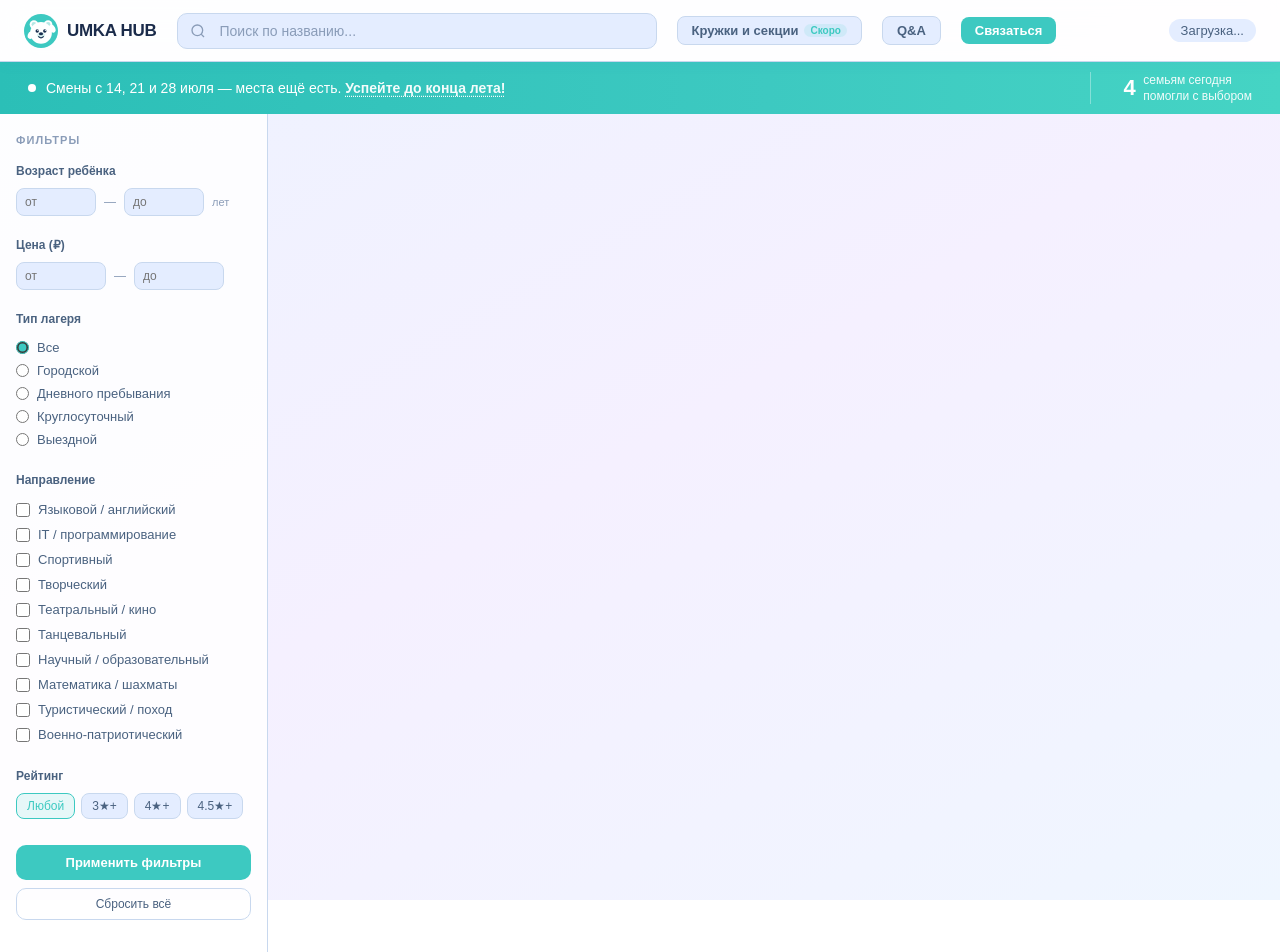
==== commit 624a24a1: "Add кружки nav item" ====
--- a/static/index.html
+++ b/static/index.html
@@ -410,6 +410,18 @@
   .lead-success .check { font-size: 48px; margin-bottom: 12px; }
   .lead-success h3 { font-size: 18px; font-weight: 800; margin-bottom: 8px; color: var(--text); }
   .lead-success p { font-size: 14px; color: var(--text2); }
+
+  /* КРУЖКИ СКОРО */
+  .btn-kruzhki {
+    padding: 6px 14px; background: var(--bg3); border: 1.5px solid var(--border);
+    border-radius: 8px; color: var(--text2); font-size: 13px; font-weight: 600;
+    cursor: default; white-space: nowrap; text-decoration: none;
+    display: flex; align-items: center; gap: 6px;
+  }
+  .soon-tag {
+    font-size: 10px; font-weight: 700; background: var(--em-glow);
+    color: var(--em); padding: 1px 6px; border-radius: 10px;
+  }
 
   /* Q&A BUTTON */
   .btn-qa {
@@ -514,6 +526,7 @@
     <svg width="16" height="16" fill="none" stroke="currentColor" stroke-width="2" viewBox="0 0 24 24"><line x1="3" y1="6" x2="21" y2="6"/><line x1="3" y1="12" x2="21" y2="12"/><line x1="3" y1="18" x2="21" y2="18"/></svg>
     Фильтры
   </button>
+  <a href="/orgs" class="btn-kruzhki">Кружки и секции <span class="soon-tag">Скоро</span></a>
   <button class="btn-qa" id="btnQA">Q&amp;A</button>
   <div style="position:relative">
     <button class="btn-contact" id="btnContact">Связаться</button>
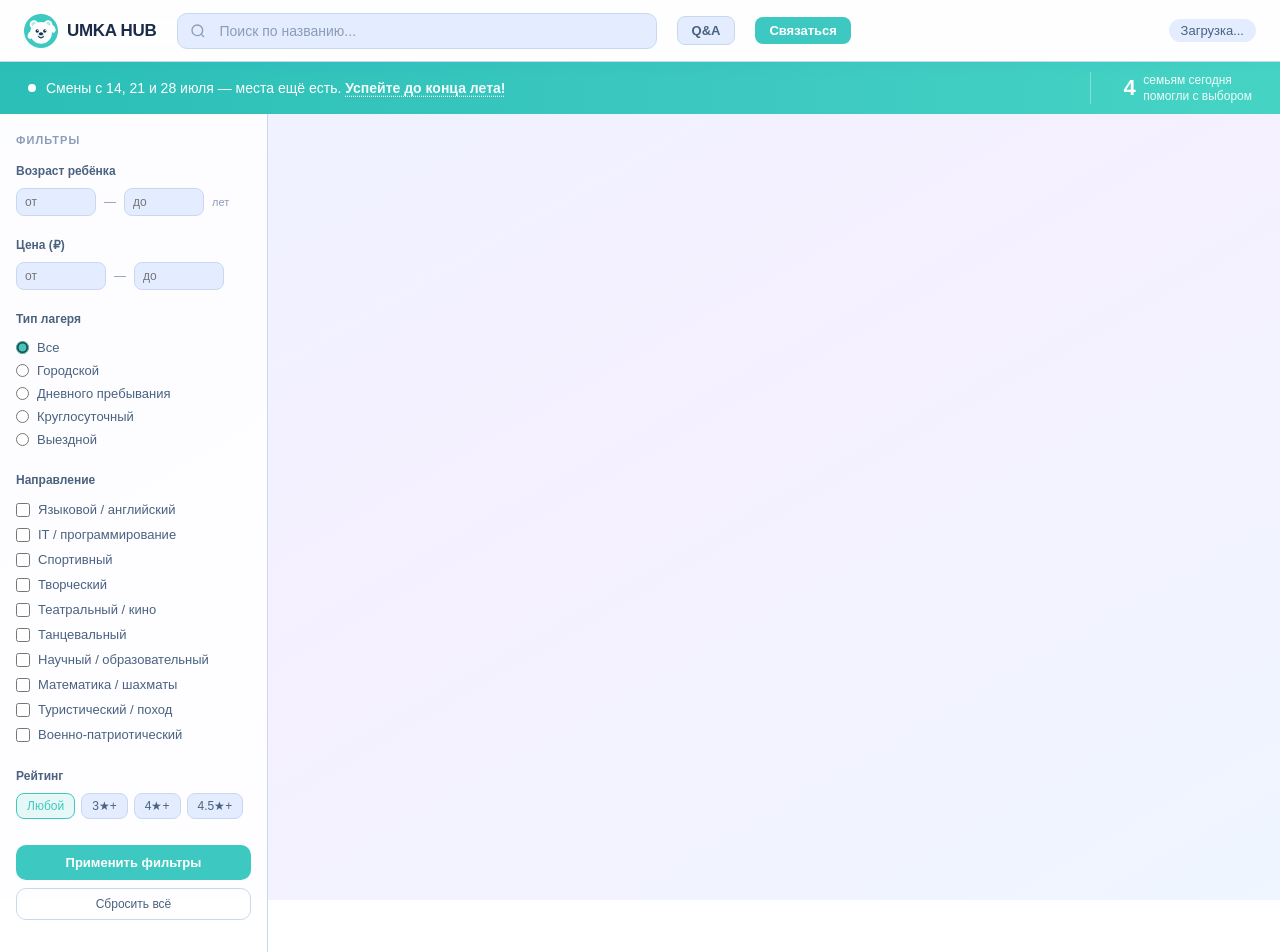
==== commit dcc145cb: "Add кружки nav item" ====
--- a/static/index.html
+++ b/static/index.html
@@ -411,17 +411,6 @@
   .lead-success h3 { font-size: 18px; font-weight: 800; margin-bottom: 8px; color: var(--text); }
   .lead-success p { font-size: 14px; color: var(--text2); }
 
-  /* КРУЖКИ СКОРО */
-  .btn-kruzhki {
-    padding: 6px 14px; background: var(--bg3); border: 1.5px solid var(--border);
-    border-radius: 8px; color: var(--text2); font-size: 13px; font-weight: 600;
-    cursor: default; white-space: nowrap; text-decoration: none;
-    display: flex; align-items: center; gap: 6px;
-  }
-  .soon-tag {
-    font-size: 10px; font-weight: 700; background: var(--em-glow);
-    color: var(--em); padding: 1px 6px; border-radius: 10px;
-  }
 
   /* Q&A BUTTON */
   .btn-qa {
@@ -526,7 +515,6 @@
     <svg width="16" height="16" fill="none" stroke="currentColor" stroke-width="2" viewBox="0 0 24 24"><line x1="3" y1="6" x2="21" y2="6"/><line x1="3" y1="12" x2="21" y2="12"/><line x1="3" y1="18" x2="21" y2="18"/></svg>
     Фильтры
   </button>
-  <a href="/orgs" class="btn-kruzhki">Кружки и секции <span class="soon-tag">Скоро</span></a>
   <button class="btn-qa" id="btnQA">Q&amp;A</button>
   <div style="position:relative">
     <button class="btn-contact" id="btnContact">Связаться</button>
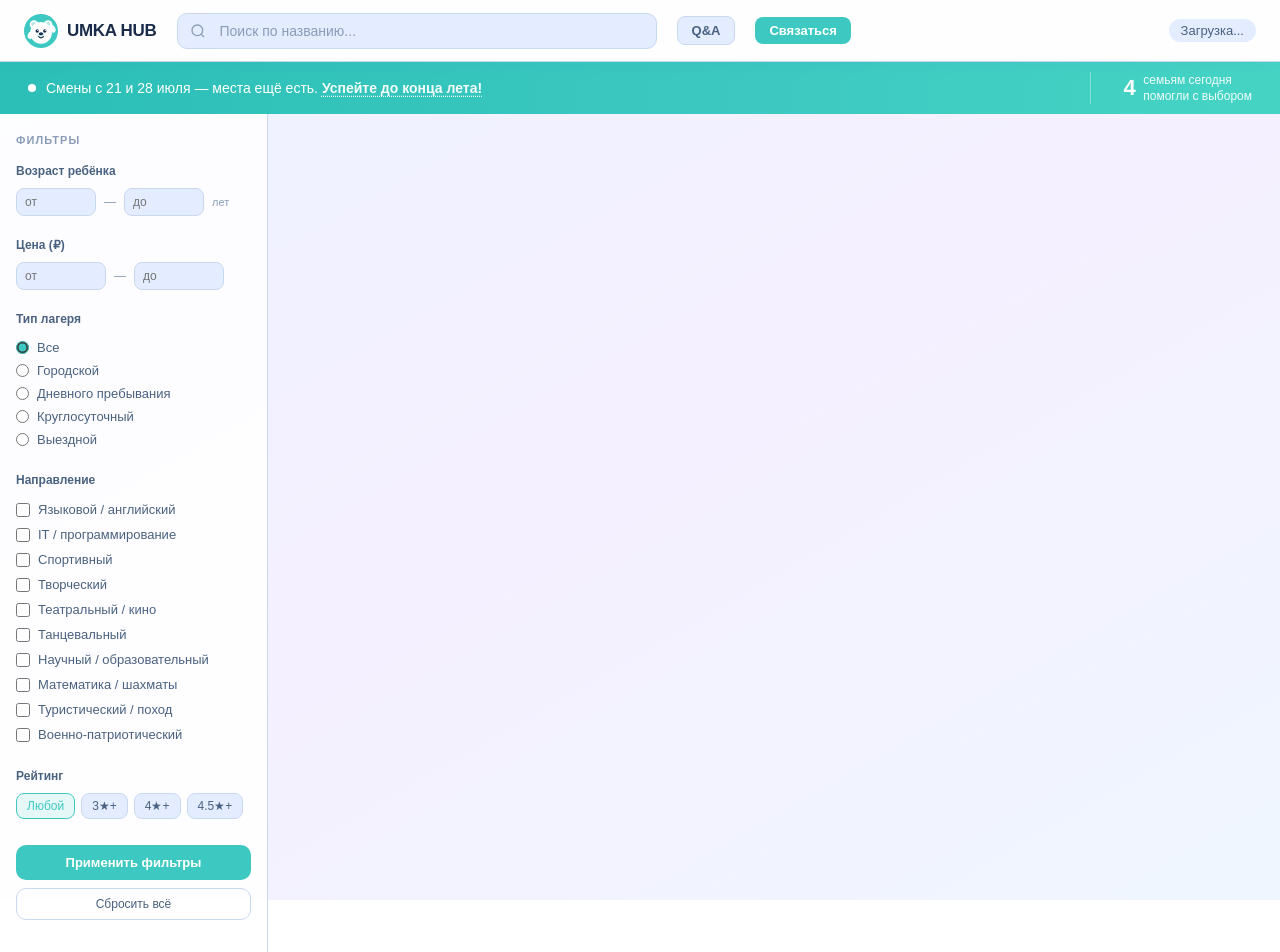
==== commit 3a94b16c: "Add кружки nav item" ====
--- a/static/index.html
+++ b/static/index.html
@@ -585,7 +585,7 @@
 <div class="urgency-bar">
   <div class="urgency-left">
     <div class="urgency-pulse"></div>
-    <span>Смены с 14, 21 и 28 июля&nbsp;— места ещё есть.&nbsp;<button class="urgency-cta" id="urgencyBtn">Успейте до конца лета!</button></span>
+    <span>Смены с 21 и 28 июля&nbsp;— места ещё есть.&nbsp;<button class="urgency-cta" id="urgencyBtn">Успейте до конца лета!</button></span>
   </div>
   <div class="urgency-counter">
     <span class="urgency-num" id="urgencyNum">4</span>
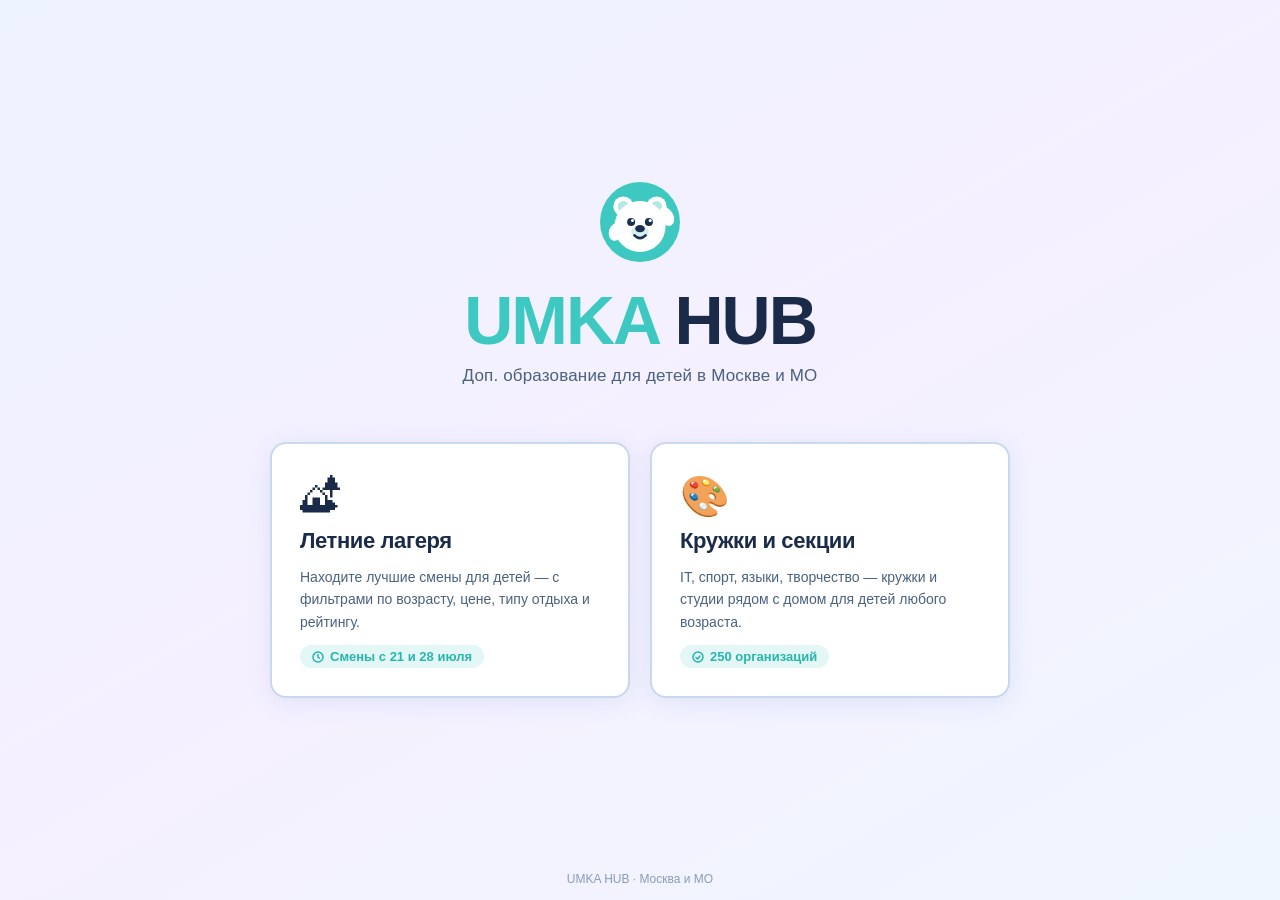
==== commit 720aad2a: "Landing: animated hub entry page" ====
--- a/static/index.html
+++ b/static/index.html
@@ -3,1097 +3,282 @@
 <head>
 <meta charset="UTF-8">
 <meta name="viewport" content="width=device-width, initial-scale=1.0">
-<title>UMKA HUB — Каталог летних лагерей</title>
+<title>UMKA HUB — Доп. образование для детей</title>
 <!-- Yandex.Metrika counter -->
 <script type="text/javascript">
-    (function(m,e,t,r,i,k,a){
-        m[i]=m[i]||function(){(m[i].a=m[i].a||[]).push(arguments)};
-        m[i].l=1*new Date();
-        for (var j = 0; j < document.scripts.length; j++) {if (document.scripts[j].src === r) { return; }}
-        k=e.createElement(t),a=e.getElementsByTagName(t)[0],k.async=1,k.src=r,a.parentNode.insertBefore(k,a)
-    })(window, document,'script','https://mc.yandex.ru/metrika/tag.js?id=110484022', 'ym');
-    ym(110484022, 'init', {ssr:true, webvisor:true, clickmap:true, ecommerce:"dataLayer", referrer: document.referrer, url: location.href, accurateTrackBounce:true, trackLinks:true});
+    (function(m,e,t,r,i,k,a){m[i]=m[i]||function(){(m[i].a=m[i].a||[]).push(arguments)};
+    m[i].l=1*new Date();for(var j=0;j<document.scripts.length;j++){if(document.scripts[j].src===r){return;}}
+    k=e.createElement(t),a=e.getElementsByTagName(t)[0],k.async=1,k.src=r,a.parentNode.insertBefore(k,a)})
+    (window,document,'script','https://mc.yandex.ru/metrika/tag.js?id=110484022','ym');
+    ym(110484022,'init',{ssr:true,webvisor:true,clickmap:true,ecommerce:"dataLayer",referrer:document.referrer,url:location.href,accurateTrackBounce:true,trackLinks:true});
 </script>
-<noscript><div><img src="https://mc.yandex.ru/watch/110484022" style="position:absolute; left:-9999px;" alt="" /></div></noscript>
-<!-- /Yandex.Metrika counter -->
+<noscript><div><img src="https://mc.yandex.ru/watch/110484022" style="position:absolute;left:-9999px" alt=""></div></noscript>
 <style>
   *, *::before, *::after { box-sizing: border-box; margin: 0; padding: 0; }
 
   :root {
-    --bg: #F0F5FF;
-    --bg2: #FFFFFF;
-    --bg3: #E4EDFF;
+    --bg:     #F0F5FF;
+    --bg2:    #FFFFFF;
+    --bg3:    #E4EDFF;
     --border: #C8D8EE;
-    --em: #3DC9C1;
-    --em-dark: #28B5AC;
-    --em-glow: rgba(61,201,193,0.12);
-    --text: #1A2B4A;
-    --text2: #4A6280;
-    --text3: #8A9CB8;
-    --radius: 14px;
-    --shadow: 0 4px 20px rgba(80,120,200,0.10);
-  }
-
-  body {
+    --em:     #3DC9C1;
+    --em-d:   #28B5AC;
+    --em-glow: rgba(61,201,193,0.15);
+    --text:   #1A2B4A;
+    --text2:  #4A6280;
+    --text3:  #8A9CB8;
+    --radius: 16px;
+    --shadow: 0 4px 24px rgba(80,120,200,0.12);
+  }
+
+  html, body {
+    height: 100%;
+    font-family: -apple-system, BlinkMacSystemFont, 'Segoe UI', Roboto, sans-serif;
     background: linear-gradient(150deg, #EDF3FF 0%, #F5F0FF 50%, #EFF6FF 100%);
     background-attachment: fixed;
     color: var(--text);
-    font-family: -apple-system, BlinkMacSystemFont, 'Segoe UI', sans-serif;
+    overflow-x: hidden;
+  }
+
+  /* ── Stage ── */
+  .stage {
     min-height: 100vh;
-  }
-
-  /* NAV */
-  nav {
-    position: sticky; top: 0; z-index: 100;
-    background: rgba(255,255,255,0.92);
-    backdrop-filter: blur(14px);
-    border-bottom: 1px solid var(--border);
-    padding: 0 24px;
-    height: 62px;
-    display: flex; align-items: center; gap: 20px;
-    box-shadow: 0 2px 12px rgba(80,120,200,0.07);
-  }
-  .nav-logo {
-    display: flex; align-items: center; gap: 9px;
-    font-size: 17px; font-weight: 800; color: var(--em);
-    white-space: nowrap; text-decoration: none; letter-spacing: -0.3px;
-  }
-  .nav-logo span { color: var(--text); }
-  .nav-logo svg { flex-shrink: 0; }
-  .search-wrap { flex: 1; max-width: 480px; position: relative; }
-  .search-wrap input {
-    width: 100%; padding: 9px 16px 9px 42px;
-    background: var(--bg3); border: 1px solid var(--border);
-    border-radius: 10px; color: var(--text); font-size: 14px; outline: none;
-    transition: border-color 0.2s, box-shadow 0.2s;
-  }
-  .search-wrap input:focus { border-color: var(--em); box-shadow: 0 0 0 3px var(--em-glow); }
-  .search-wrap input::placeholder { color: var(--text3); }
-  .search-icon { position: absolute; left: 13px; top: 50%; transform: translateY(-50%); color: var(--text3); pointer-events: none; }
-  .nav-count { margin-left: auto; font-size: 13px; color: var(--text2); white-space: nowrap; background: var(--bg3); padding: 4px 12px; border-radius: 20px; }
-
-  /* LAYOUT */
-  .layout { display: flex; gap: 0; min-height: calc(100vh - 62px); }
-
-  /* SIDEBAR */
-  .sidebar {
-    width: 268px; flex-shrink: 0;
-    background: rgba(255,255,255,0.85);
-    border-right: 1px solid var(--border);
-    padding: 20px 16px;
-    overflow-y: auto;
-    position: sticky; top: 62px; height: calc(100vh - 62px);
-  }
-  .filter-title { font-size: 11px; font-weight: 700; color: var(--text3); letter-spacing: 0.1em; text-transform: uppercase; margin-bottom: 18px; }
-  .filter-group { margin-bottom: 22px; }
-  .filter-group-label { font-size: 12px; font-weight: 600; color: var(--text2); margin-bottom: 10px; display: block; }
-
-  .range-row { display: flex; gap: 8px; align-items: center; margin-bottom: 8px; }
-  .range-row input[type=number] {
-    width: 80px; padding: 6px 8px; background: var(--bg3);
-    border: 1px solid var(--border); border-radius: 8px; color: var(--text);
-    font-size: 12px; outline: none;
-  }
-  .range-row input[type=number]:focus { border-color: var(--em); }
-  .range-sep { color: var(--text3); font-size: 12px; }
-
-  .check-item { display: flex; align-items: center; gap: 8px; padding: 5px 0; cursor: pointer; }
-  .check-item input[type=checkbox] { accent-color: var(--em); width: 14px; height: 14px; cursor: pointer; }
-  .check-item label { font-size: 13px; color: var(--text2); cursor: pointer; }
-  .check-item:hover label { color: var(--text); }
-
-  .radio-item { display: flex; align-items: center; gap: 8px; padding: 4px 0; cursor: pointer; }
-  .radio-item input[type=radio] { accent-color: var(--em); cursor: pointer; }
-  .radio-item label { font-size: 13px; color: var(--text2); cursor: pointer; }
-
-  .toggle-row { display: flex; align-items: center; justify-content: space-between; padding: 4px 0; }
-  .toggle-row span { font-size: 13px; color: var(--text2); }
-  .toggle { position: relative; width: 36px; height: 20px; }
-  .toggle input { opacity: 0; width: 0; height: 0; }
-  .toggle-track {
-    position: absolute; inset: 0; background: var(--bg3);
-    border: 1px solid var(--border); border-radius: 20px; cursor: pointer; transition: 0.2s;
-  }
-  .toggle-track::after {
-    content: ''; position: absolute; top: 2px; left: 2px;
-    width: 14px; height: 14px; background: var(--text3);
-    border-radius: 50%; transition: 0.2s;
-  }
-  .toggle input:checked + .toggle-track { background: var(--em-glow); border-color: var(--em); }
-  .toggle input:checked + .toggle-track::after { transform: translateX(16px); background: var(--em); }
-
-  .star-select { display: flex; gap: 6px; flex-wrap: wrap; }
-  .star-btn {
-    padding: 5px 10px; background: var(--bg3); border: 1px solid var(--border);
-    border-radius: 8px; color: var(--text2); font-size: 12px; cursor: pointer; transition: 0.15s;
-  }
-  .star-btn:hover, .star-btn.active { background: var(--em-glow); border-color: var(--em); color: var(--em); }
-
-  .btn-apply {
-    width: 100%; padding: 10px; background: var(--em); border: none;
-    border-radius: 10px; color: white; font-size: 13px; font-weight: 600;
-    cursor: pointer; transition: background 0.2s; margin-top: 4px;
-  }
-  .btn-apply:hover { background: var(--em-dark); }
-  .btn-reset {
-    width: 100%; padding: 8px; background: transparent; border: 1px solid var(--border);
-    border-radius: 10px; color: var(--text2); font-size: 12px; cursor: pointer;
-    transition: 0.2s; margin-top: 8px;
-  }
-  .btn-reset:hover { border-color: var(--text2); color: var(--text); }
-
-  /* MAIN */
-  .main { flex: 1; padding: 24px; min-width: 0; }
-
-  /* GRID */
-  .grid { display: grid; grid-template-columns: repeat(auto-fill, minmax(300px, 1fr)); gap: 18px; }
-
-  /* CARD */
-  .card {
-    background: var(--bg2); border: 1px solid var(--border);
-    border-radius: var(--radius); overflow: hidden;
+    display: flex;
+    flex-direction: column;
+    align-items: center;
+    justify-content: center;
+    padding: 40px 24px 60px;
+    gap: 0;
+  }
+
+  /* ── Bear logo ── */
+  .bear {
+    opacity: 0;
+    transform: translateY(-16px);
+    transition: opacity 0.55s ease, transform 0.55s ease;
+    margin-bottom: 20px;
+  }
+  .bear.show { opacity: 1; transform: translateY(0); }
+
+  /* ── Title ── */
+  .title-wrap {
+    text-align: center;
+    opacity: 0;
+    transform: translateY(12px);
+    transition: opacity 0.55s ease, transform 0.55s ease;
+    margin-bottom: 56px;
+  }
+  .title-wrap.show { opacity: 1; transform: translateY(0); }
+
+  .title-main {
+    font-size: clamp(36px, 8vw, 68px);
+    font-weight: 900;
+    letter-spacing: -2px;
+    line-height: 1;
+    color: var(--text);
+  }
+  .title-main .em { color: var(--em); }
+
+  .title-sub {
+    margin-top: 12px;
+    font-size: clamp(14px, 2.5vw, 17px);
+    color: var(--text2);
+    font-weight: 400;
+    letter-spacing: 0.01em;
+  }
+
+  /* ── Choice cards ── */
+  .choices {
+    display: flex;
+    gap: 20px;
+    flex-wrap: wrap;
+    justify-content: center;
+    opacity: 0;
+    transform: translateY(20px);
+    transition: opacity 0.6s ease, transform 0.6s ease;
+    max-width: 760px;
+    width: 100%;
+  }
+  .choices.show { opacity: 1; transform: translateY(0); }
+
+  .choice {
+    flex: 1;
+    min-width: 280px;
+    max-width: 360px;
+    background: var(--bg2);
+    border: 2px solid var(--border);
+    border-radius: var(--radius);
+    padding: 32px 28px 28px;
+    cursor: pointer;
+    text-decoration: none;
+    color: inherit;
+    display: flex;
+    flex-direction: column;
+    gap: 12px;
     transition: border-color 0.2s, transform 0.2s, box-shadow 0.2s;
-    display: flex; flex-direction: column;
-    box-shadow: 0 2px 10px rgba(80,120,200,0.06);
-    cursor: pointer;
-  }
-  .card:hover { border-color: var(--em); transform: translateY(-3px); box-shadow: var(--shadow), 0 0 0 1px var(--em-glow); }
-  .card-photo { width: 100%; aspect-ratio: 16/9; object-fit: cover; display: block; background-color: var(--bg3); }
-  .card-photo-placeholder { width: 100%; aspect-ratio: 16/9; background: linear-gradient(135deg, var(--bg3), var(--bg)); display: flex; align-items: center; justify-content: center; color: var(--text3); font-size: 32px; }
-  .card-body { padding: 14px; flex: 1; display: flex; flex-direction: column; gap: 8px; }
-  .card-header { display: flex; align-items: flex-start; justify-content: space-between; gap: 8px; }
-  .card-name { font-size: 15px; font-weight: 600; color: var(--text); line-height: 1.3; }
-  .card-rating { display: flex; align-items: center; gap: 4px; flex-shrink: 0; }
-  .card-rating .star { color: #F59E0B; font-size: 13px; }
-  .card-rating .val { font-size: 13px; font-weight: 600; color: var(--text); }
-  .card-rating .cnt { font-size: 11px; color: var(--text3); }
-  .card-badges { display: flex; gap: 6px; flex-wrap: wrap; }
-  .badge { padding: 3px 9px; border-radius: 20px; font-size: 11px; font-weight: 500; border: 1px solid var(--border); color: var(--text2); background: var(--bg3); }
-  .badge-age { border-color: #BCD6F7; background: #EAF3FF; color: #2B72C8; }
-  .badge-pool { border-color: #B5E4EE; background: #E5F7FA; color: #1A92A8; }
-  .badge-cat { border-color: var(--border); background: var(--bg3); }
-  .card-desc { font-size: 12px; color: var(--text2); line-height: 1.5; display: -webkit-box; -webkit-line-clamp: 2; -webkit-box-orient: vertical; overflow: hidden; }
-  .card-footer { margin-top: auto; display: flex; align-items: center; justify-content: space-between; padding-top: 10px; border-top: 1px solid var(--border); }
-  .card-price { font-size: 16px; font-weight: 700; color: var(--em); }
-  .card-price small { font-size: 11px; font-weight: 400; color: var(--text3); }
-  .card-actions { display: flex; gap: 6px; }
-  .btn-detail {
-    padding: 6px 12px; background: var(--bg3); border: 1px solid var(--border);
-    border-radius: 8px; color: var(--text2); font-size: 12px; cursor: pointer;
-    text-decoration: none; transition: 0.15s;
-  }
-  .btn-detail:hover { border-color: var(--em); color: var(--em); background: var(--em-glow); }
-  .btn-book {
-    padding: 6px 12px; background: var(--em); border: none;
-    border-radius: 8px; color: white; font-size: 12px; font-weight: 600; cursor: pointer; transition: 0.15s;
-  }
-  .btn-book:hover { background: var(--em-dark); }
-
-  /* HOW IT WORKS */
-  .how-section { margin: 48px 0 0; }
-  .how-title, .faq-title {
-    font-size: 22px; font-weight: 800; color: var(--text);
-    margin-bottom: 20px; letter-spacing: -0.3px;
-  }
-  .how-steps {
-    display: grid; grid-template-columns: repeat(3, 1fr); gap: 16px;
-  }
-  .how-step {
-    background: var(--bg2); border: 1px solid var(--border);
-    border-radius: var(--radius); padding: 24px 20px;
-    display: flex; flex-direction: column; gap: 10px;
-  }
-  .how-icon {
-    width: 44px; height: 44px; border-radius: 12px;
-    background: var(--em-glow); display: flex; align-items: center;
-    justify-content: center; font-size: 22px; flex-shrink: 0;
-  }
-  .how-step h3 { font-size: 15px; font-weight: 700; color: var(--text); }
-  .how-step p { font-size: 13px; color: var(--text2); line-height: 1.5; }
-
-  /* FAQ */
-  .faq-section { margin: 40px 0 48px; }
-  .faq-item {
-    border: 1px solid var(--border); border-radius: var(--radius);
-    background: var(--bg2); margin-bottom: 8px; overflow: hidden;
-  }
-  .faq-q {
-    width: 100%; text-align: left; padding: 16px 20px;
-    background: none; border: none; cursor: pointer;
-    font-size: 14px; font-weight: 600; color: var(--text);
-    display: flex; justify-content: space-between; align-items: center; gap: 12px;
-  }
-  .faq-q:hover { color: var(--em); }
-  .faq-arrow { font-size: 18px; color: var(--text3); transition: transform 0.2s; flex-shrink: 0; }
-  .faq-item.open .faq-arrow { transform: rotate(180deg); color: var(--em); }
-  .faq-a {
-    max-height: 0; overflow: hidden;
-    transition: max-height 0.28s ease, padding 0.2s;
-    font-size: 13px; color: var(--text2); line-height: 1.6;
-    padding: 0 20px;
-  }
-  .faq-item.open .faq-a { max-height: 200px; padding: 0 20px 16px; }
-
-  @media (max-width: 768px) {
-    .how-steps { grid-template-columns: 1fr; }
-  }
-
-  /* LOAD MORE */
-  .load-more-wrap { text-align: center; padding: 32px 0; }
-  .btn-load-more {
-    padding: 12px 32px; background: white; border: 1.5px solid var(--em);
-    border-radius: 10px; color: var(--em); font-size: 14px; font-weight: 600; cursor: pointer; transition: 0.2s;
-  }
-  .btn-load-more:hover { background: var(--em-glow); }
-  .btn-load-more:disabled { opacity: 0.4; cursor: default; }
-
-  .empty { text-align: center; padding: 80px 20px; color: var(--text2); }
-  .empty h3 { font-size: 18px; margin-bottom: 8px; color: var(--text); }
-  .skeleton { background: linear-gradient(90deg, var(--bg3) 25%, var(--bg2) 50%, var(--bg3) 75%); background-size: 200% 100%; animation: shimmer 1.5s infinite; border-radius: 8px; }
-  @keyframes shimmer { 0% { background-position: 200% 0; } 100% { background-position: -200% 0; } }
-
-  /* MODAL */
-  .modal-overlay {
-    display: none; position: fixed; inset: 0; z-index: 200;
-    background: rgba(30,50,100,0.45); backdrop-filter: blur(6px);
-    align-items: center; justify-content: center; padding: 20px;
-  }
-  .modal-overlay.open { display: flex; }
-  .modal {
-    background: white; border: 1px solid var(--border);
-    border-radius: 18px; padding: 28px; width: 100%; max-width: 440px;
-    box-shadow: 0 20px 60px rgba(30,60,150,0.15); animation: slideUp 0.2s ease;
-  }
-  @keyframes slideUp { from { opacity: 0; transform: translateY(20px); } to { opacity: 1; transform: translateY(0); } }
-  .modal-header { display: flex; align-items: center; justify-content: space-between; margin-bottom: 6px; }
-  .modal-title { font-size: 18px; font-weight: 700; color: var(--text); }
-  .modal-close { background: var(--bg3); border: none; color: var(--text2); font-size: 18px; cursor: pointer; line-height: 1; padding: 6px 9px; border-radius: 8px; }
-  .modal-close:hover { background: var(--border); color: var(--text); }
-  .modal-camp-name { font-size: 13px; color: var(--em); margin-bottom: 20px; font-weight: 500; }
-  .form-group { margin-bottom: 14px; }
-  .form-group label { display: block; font-size: 12px; color: var(--text2); margin-bottom: 6px; font-weight: 600; }
-  .form-group input, .form-group textarea, .form-group select {
-    width: 100%; padding: 10px 12px;
-    background: var(--bg3); border: 1px solid var(--border);
-    border-radius: 10px; color: var(--text); font-size: 14px; outline: none;
-    transition: border-color 0.2s, box-shadow 0.2s; font-family: inherit;
-  }
-  .form-group input:focus, .form-group textarea:focus, .form-group select:focus { border-color: var(--em); box-shadow: 0 0 0 3px var(--em-glow); }
-  .form-group input::placeholder, .form-group textarea::placeholder { color: var(--text3); }
-  .form-group textarea { resize: none; height: 72px; }
-  .form-group select { appearance: none; cursor: pointer; }
-  .btn-submit {
-    width: 100%; padding: 13px; background: var(--em); border: none;
-    border-radius: 10px; color: white; font-size: 15px; font-weight: 700;
-    cursor: pointer; transition: background 0.2s; margin-top: 4px;
-  }
-  .btn-submit:hover { background: var(--em-dark); }
-  .btn-submit:disabled { opacity: 0.5; cursor: default; }
-  .modal-note { text-align: center; font-size: 11px; color: var(--text3); margin-top: 10px; }
-  .modal-success { text-align: center; padding: 20px 0; }
-  .modal-success .check { font-size: 48px; margin-bottom: 12px; }
-  .modal-success h3 { font-size: 18px; font-weight: 700; margin-bottom: 6px; color: var(--text); }
-  .modal-success p { font-size: 14px; color: var(--text2); }
-
-  .loading-spinner { text-align: center; padding: 8px; color: var(--text3); font-size: 12px; }
-
-  /* MOBILE */
-  .sidebar-toggle { display: none; }
-  @media (max-width: 768px) {
-    .sidebar { display: none; position: fixed; z-index: 150; top: 62px; left: 0; height: calc(100vh - 62px); width: 268px; box-shadow: 4px 0 20px rgba(0,0,0,0.1); }
-    .sidebar.open { display: block; }
-    .sidebar-toggle {
-      display: flex; align-items: center; gap: 6px;
-      padding: 6px 12px; background: var(--bg3); border: 1px solid var(--border);
-      border-radius: 8px; color: var(--text2); font-size: 13px; cursor: pointer;
-    }
-    .main { padding: 16px; }
-    .grid { grid-template-columns: 1fr; }
-    nav { padding: 0 12px; gap: 10px; }
-    .urgency-bar { flex-direction: column; gap: 6px; padding: 10px 16px; text-align: center; }
-    .urgency-counter { border-left: none; padding-left: 0; }
-  }
-
-  /* URGENCY BAR */
-  .urgency-bar {
-    display: flex; align-items: center; justify-content: space-between;
-    background: linear-gradient(90deg, #2bbfb7 0%, #3DC9C1 60%, #45d4c4 100%);
-    padding: 10px 28px;
-    gap: 16px;
-    position: sticky; top: 62px; z-index: 99;
-  }
-  .urgency-left {
-    display: flex; align-items: center; gap: 10px;
-    color: #fff; font-size: 14px; font-weight: 500;
-  }
-  .urgency-pulse {
-    width: 8px; height: 8px; border-radius: 50%;
-    background: #fff; flex-shrink: 0;
-    animation: pulse 1.8s ease-in-out infinite;
-  }
-  @keyframes pulse {
-    0%, 100% { opacity: 1; transform: scale(1); }
-    50% { opacity: 0.4; transform: scale(0.7); }
-  }
-  .urgency-counter {
-    display: flex; align-items: center; gap: 8px;
-    border-left: 1px solid rgba(255,255,255,0.35);
-    padding-left: 16px;
-    color: #fff; font-size: 13px; white-space: nowrap;
-  }
-  .urgency-num {
-    font-size: 22px; font-weight: 800; letter-spacing: -0.5px;
-    font-variant-numeric: tabular-nums;
-    min-width: 28px; text-align: right;
-    transition: opacity 0.15s;
-  }
-  .urgency-label { font-size: 12px; line-height: 1.35; opacity: 0.92; }
-  .urgency-cta {
-    background: none; border: none; cursor: pointer; padding: 0;
-    color: #fff; font-size: 14px; font-weight: 700;
-    text-decoration: underline; text-decoration-style: dotted;
-    text-underline-offset: 3px; opacity: 0.95;
-    transition: opacity 0.15s;
-  }
-  .urgency-cta:hover { opacity: 1; text-decoration-style: solid; }
-
-  /* LEAD MODAL */
-  .lead-overlay {
-    display: none; position: fixed; inset: 0; z-index: 500;
-    background: rgba(20,40,80,0.45); backdrop-filter: blur(4px);
-    align-items: center; justify-content: center; padding: 20px;
-  }
-  .lead-overlay.open { display: flex; }
-  .lead-modal {
-    background: var(--bg2); border-radius: 20px;
-    box-shadow: 0 20px 60px rgba(20,40,80,0.18);
-    padding: 32px 28px; width: 100%; max-width: 420px;
-    position: relative; animation: modalIn 0.22s ease;
-  }
-  @keyframes modalIn {
-    from { opacity: 0; transform: translateY(12px) scale(0.97); }
-    to   { opacity: 1; transform: none; }
-  }
-  .lead-close {
-    position: absolute; top: 16px; right: 18px;
-    background: none; border: none; cursor: pointer;
-    color: var(--text3); font-size: 22px; line-height: 1; padding: 4px;
-  }
-  .lead-close:hover { color: var(--text); }
-  .lead-title { font-size: 20px; font-weight: 800; color: var(--text); margin-bottom: 6px; }
-  .lead-sub { font-size: 13px; color: var(--text2); margin-bottom: 22px; }
-  .lead-field { margin-bottom: 14px; }
-  .lead-field label { display: block; font-size: 12px; font-weight: 600; color: var(--text2); margin-bottom: 5px; letter-spacing: 0.3px; }
-  .lead-field input, .lead-field textarea {
-    width: 100%; padding: 10px 14px; border-radius: 10px;
-    border: 1.5px solid var(--border); background: var(--bg);
-    color: var(--text); font-size: 14px; outline: none;
-    transition: border-color 0.15s;
-    font-family: inherit;
-  }
-  .lead-field input:focus, .lead-field textarea:focus { border-color: var(--em); }
-  .lead-field textarea { resize: none; height: 80px; }
-  .lead-submit {
-    width: 100%; padding: 13px; border-radius: 12px;
-    background: var(--em); border: none; color: #fff;
-    font-size: 15px; font-weight: 700; cursor: pointer;
-    transition: background 0.15s, transform 0.1s;
-    margin-top: 4px;
-  }
-  .lead-submit:hover { background: var(--em-dark); }
-  .lead-submit:active { transform: scale(0.98); }
-  .lead-submit:disabled { opacity: 0.6; cursor: default; }
-  .lead-success {
-    text-align: center; padding: 20px 0 8px;
-    display: none;
-  }
-  .lead-success .check { font-size: 48px; margin-bottom: 12px; }
-  .lead-success h3 { font-size: 18px; font-weight: 800; margin-bottom: 8px; color: var(--text); }
-  .lead-success p { font-size: 14px; color: var(--text2); }
-
-
-  /* Q&A BUTTON */
-  .btn-qa {
-    padding: 6px 14px; background: var(--bg3); border: 1.5px solid var(--border);
-    border-radius: 8px; color: var(--text2); font-size: 13px; font-weight: 600;
-    cursor: pointer; white-space: nowrap; transition: 0.15s;
-  }
-  .btn-qa:hover { border-color: var(--em); color: var(--em); background: var(--em-glow); }
-
-  /* CONTACT BUTTON + TOOLTIP */
-  .btn-contact {
-    padding: 6px 14px; background: var(--em); border: none;
-    border-radius: 8px; color: #fff; font-size: 13px; font-weight: 600;
-    cursor: pointer; white-space: nowrap; transition: 0.15s; position: relative;
-  }
-  .btn-contact:hover { background: var(--em-dark); }
-  .contact-tooltip {
-    display: none; position: absolute; top: calc(100% + 10px); right: 0;
-    background: var(--bg2); border: 1px solid var(--border);
-    border-radius: 14px; padding: 16px 18px; width: 240px;
-    box-shadow: 0 8px 30px rgba(20,40,80,0.14); z-index: 300;
-    text-align: left;
-  }
-  .btn-contact:focus .contact-tooltip,
-  .btn-contact.active .contact-tooltip { display: block; }
-  .contact-tooltip-title { font-size: 12px; font-weight: 700; color: var(--text3); text-transform: uppercase; letter-spacing: 0.5px; margin-bottom: 12px; }
-  .contact-link {
-    display: flex; align-items: center; gap: 10px;
-    padding: 8px 0; text-decoration: none; color: var(--text);
-    font-size: 13px; font-weight: 500; border-bottom: 1px solid var(--border);
-    transition: color 0.15s;
-  }
-  .contact-link:last-child { border-bottom: none; }
-  .contact-link:hover { color: var(--em); }
-  .contact-link-icon { font-size: 18px; width: 24px; text-align: center; flex-shrink: 0; }
-
-  /* Q&A MODAL */
-  .qa-overlay {
-    display: none; position: fixed; inset: 0; z-index: 500;
-    background: rgba(20,40,80,0.45); backdrop-filter: blur(4px);
-    align-items: flex-start; justify-content: center; padding: 80px 20px 20px;
-  }
-  .qa-overlay.open { display: flex; }
-  .qa-modal {
-    background: var(--bg2); border-radius: 20px;
-    box-shadow: 0 20px 60px rgba(20,40,80,0.18);
-    padding: 32px 28px; width: 100%; max-width: 600px;
-    position: relative; animation: modalIn 0.22s ease;
-    max-height: calc(100vh - 100px); overflow-y: auto;
-  }
-  .qa-close {
-    position: absolute; top: 16px; right: 18px;
-    background: none; border: none; cursor: pointer;
-    color: var(--text3); font-size: 22px; line-height: 1; padding: 4px;
-  }
-  .qa-close:hover { color: var(--text); }
-  .qa-section-title { font-size: 20px; font-weight: 800; color: var(--text); margin-bottom: 18px; }
-
-  /* HOW STEPS inside modal */
-  .qa-steps { display: flex; flex-direction: column; gap: 12px; margin-bottom: 28px; }
-  .qa-step {
-    display: flex; align-items: flex-start; gap: 14px;
-    background: var(--bg); border-radius: 12px; padding: 14px 16px;
-  }
-  .qa-step-icon {
-    width: 38px; height: 38px; border-radius: 10px;
-    background: var(--em-glow); display: flex; align-items: center;
-    justify-content: center; font-size: 20px; flex-shrink: 0;
-  }
-  .qa-step-text h4 { font-size: 14px; font-weight: 700; color: var(--text); margin-bottom: 3px; }
-  .qa-step-text p { font-size: 13px; color: var(--text2); line-height: 1.5; }
+    box-shadow: var(--shadow);
+    position: relative;
+    overflow: hidden;
+  }
+
+  .choice::before {
+    content: '';
+    position: absolute;
+    inset: 0;
+    background: var(--em-glow);
+    opacity: 0;
+    transition: opacity 0.2s;
+  }
+
+  .choice:hover {
+    border-color: var(--em);
+    transform: translateY(-4px);
+    box-shadow: 0 8px 32px rgba(61,201,193,0.18), var(--shadow);
+  }
+  .choice:hover::before { opacity: 1; }
+
+  .choice-icon {
+    font-size: 40px;
+    line-height: 1;
+  }
+
+  .choice-title {
+    font-size: 22px;
+    font-weight: 800;
+    letter-spacing: -0.4px;
+    color: var(--text);
+  }
+
+  .choice-desc {
+    font-size: 14px;
+    color: var(--text2);
+    line-height: 1.6;
+    flex: 1;
+  }
+
+  .choice-count {
+    display: inline-flex;
+    align-items: center;
+    gap: 6px;
+    font-size: 13px;
+    font-weight: 600;
+    color: var(--em-d);
+    background: var(--em-glow);
+    padding: 4px 12px;
+    border-radius: 20px;
+    align-self: flex-start;
+  }
+
+  .choice-arrow {
+    position: absolute;
+    bottom: 28px;
+    right: 28px;
+    width: 36px;
+    height: 36px;
+    background: var(--em);
+    border-radius: 50%;
+    display: flex;
+    align-items: center;
+    justify-content: center;
+    opacity: 0;
+    transform: scale(0.8);
+    transition: opacity 0.2s, transform 0.2s;
+  }
+  .choice:hover .choice-arrow {
+    opacity: 1;
+    transform: scale(1);
+  }
+  .choice-arrow svg { display: block; }
+
+  /* ── Footer ── */
+  .footer {
+    position: fixed;
+    bottom: 0;
+    left: 0; right: 0;
+    padding: 14px 24px;
+    text-align: center;
+    font-size: 12px;
+    color: var(--text3);
+    opacity: 0;
+    transition: opacity 0.6s ease 1.8s;
+  }
+  .footer.show { opacity: 1; }
 </style>
 </head>
 <body>
 
-<nav>
-  <a class="nav-logo" href="/">
-    <svg viewBox="0 0 36 36" width="34" height="34" fill="none" xmlns="http://www.w3.org/2000/svg">
-      <circle cx="18" cy="18" r="18" fill="#3DC9C1"/>
-      <circle cx="10.5" cy="11" r="4.5" fill="white"/>
-      <circle cx="25.5" cy="11" r="4.5" fill="white"/>
-      <circle cx="10.5" cy="11" r="2.5" fill="#B5E8E5"/>
-      <circle cx="25.5" cy="11" r="2.5" fill="#B5E8E5"/>
-      <circle cx="18" cy="20" r="11.5" fill="white"/>
-      <circle cx="14" cy="18" r="1.8" fill="#1A3050"/>
-      <circle cx="22" cy="18" r="1.8" fill="#1A3050"/>
-      <circle cx="14.6" cy="17.3" r="0.7" fill="white"/>
-      <circle cx="22.6" cy="17.3" r="0.7" fill="white"/>
-      <ellipse cx="18" cy="22.5" rx="4" ry="3" fill="#D6EFEE"/>
-      <ellipse cx="18" cy="21" rx="2.2" ry="1.6" fill="#1A3050"/>
-      <path d="M15.5 24Q18 26.5 20.5 24" stroke="#1A3050" stroke-width="1.2" stroke-linecap="round"/>
-      <ellipse cx="30" cy="15.5" rx="3" ry="4.5" fill="white" transform="rotate(-28 30 15.5)"/>
-      <ellipse cx="7" cy="22.5" rx="3" ry="4" fill="white" transform="rotate(18 7 22.5)"/>
+<div class="stage">
+
+  <!-- Bear -->
+  <div class="bear" id="bear">
+    <svg viewBox="0 0 72 72" width="80" height="80" fill="none" xmlns="http://www.w3.org/2000/svg">
+      <circle cx="36" cy="36" r="36" fill="#3DC9C1"/>
+      <circle cx="21" cy="22" r="9" fill="white"/>
+      <circle cx="51" cy="22" r="9" fill="white"/>
+      <circle cx="21" cy="22" r="5" fill="#B5E8E5"/>
+      <circle cx="51" cy="22" r="5" fill="#B5E8E5"/>
+      <circle cx="36" cy="40" r="23" fill="white"/>
+      <circle cx="28" cy="36" r="3.6" fill="#1A3050"/>
+      <circle cx="44" cy="36" r="3.6" fill="#1A3050"/>
+      <circle cx="29.2" cy="34.6" r="1.4" fill="white"/>
+      <circle cx="45.2" cy="34.6" r="1.4" fill="white"/>
+      <ellipse cx="36" cy="45" rx="8" ry="6" fill="#D6EFEE"/>
+      <ellipse cx="36" cy="42" rx="4.4" ry="3.2" fill="#1A3050"/>
+      <path d="M31 48Q36 53 41 48" stroke="#1A3050" stroke-width="2.4" stroke-linecap="round"/>
+      <ellipse cx="60" cy="31" rx="6" ry="9" fill="white" transform="rotate(-28 60 31)"/>
+      <ellipse cx="14" cy="45" rx="6" ry="8" fill="white" transform="rotate(18 14 45)"/>
     </svg>
-    <span>UMKA HUB</span>
-  </a>
-  <div class="search-wrap">
-    <svg class="search-icon" width="16" height="16" fill="none" stroke="currentColor" stroke-width="2" viewBox="0 0 24 24"><circle cx="11" cy="11" r="8"/><path d="m21 21-4.35-4.35"/></svg>
-    <input type="text" id="searchInput" placeholder="Поиск по названию...">
   </div>
-  <button class="sidebar-toggle" id="sidebarToggle">
-    <svg width="16" height="16" fill="none" stroke="currentColor" stroke-width="2" viewBox="0 0 24 24"><line x1="3" y1="6" x2="21" y2="6"/><line x1="3" y1="12" x2="21" y2="12"/><line x1="3" y1="18" x2="21" y2="18"/></svg>
-    Фильтры
-  </button>
-  <button class="btn-qa" id="btnQA">Q&amp;A</button>
-  <div style="position:relative">
-    <button class="btn-contact" id="btnContact">Связаться</button>
-    <div class="contact-tooltip" id="contactTooltip">
-      <div class="contact-tooltip-title">По любым вопросам</div>
-      <a class="contact-link" href="mailto:alex.umkahub@gmail.com">
-        <span class="contact-link-icon">✉️</span>alex.umkahub@gmail.com
-      </a>
-      <a class="contact-link" href="https://t.me/alex_umkahub" target="_blank">
-        <span class="contact-link-icon">✈️</span>@alex_umkahub
-      </a>
-    </div>
+
+  <!-- Title -->
+  <div class="title-wrap" id="titleWrap">
+    <div class="title-main"><span class="em">UMKA</span> HUB</div>
+    <div class="title-sub">Доп. образование для детей в Москве и МО</div>
   </div>
-  <div class="nav-count" id="navCount">Загрузка...</div>
-</nav>
-
-<!-- Q&A MODAL -->
-<div class="qa-overlay" id="qaOverlay">
-  <div class="qa-modal">
-    <button class="qa-close" id="qaClose">×</button>
-
-    <div class="qa-section-title">Как это работает</div>
-    <div class="qa-steps">
-      <div class="qa-step">
-        <div class="qa-step-icon">🔍</div>
-        <div class="qa-step-text">
-          <h4>Выберите лагерь</h4>
-          <p>Используйте фильтры по направлению, возрасту и цене. 200+ проверенных вариантов в Москве и Подмосковье.</p>
-        </div>
-      </div>
-      <div class="qa-step">
-        <div class="qa-step-icon">📋</div>
-        <div class="qa-step-text">
-          <h4>Оставьте заявку</h4>
-          <p>Нажмите "Забронировать" на странице лагеря. Заявка уходит напрямую — без посредников и скрытых комиссий.</p>
-        </div>
-      </div>
-      <div class="qa-step">
-        <div class="qa-step-icon">📞</div>
-        <div class="qa-step-text">
-          <h4>Лагерь свяжется с вами</h4>
-          <p>Представитель лагеря перезвонит и уточнит детали. Обычно в течение нескольких часов.</p>
-        </div>
-      </div>
-    </div>
-
-    <div class="qa-section-title">Частые вопросы</div>
-
-    <div class="faq-item">
-      <button class="faq-q">Платно ли пользоваться сервисом?<span class="faq-arrow">⌄</span></button>
-      <div class="faq-a">Нет. Умка Хаб — бесплатный сервис для родителей. Вы бронируете напрямую у лагеря по официальным ценам без каких-либо наценок.</div>
-    </div>
-    <div class="faq-item">
-      <button class="faq-q">Как быстро ответит лагерь?<span class="faq-arrow">⌄</span></button>
-      <div class="faq-a">Обычно в течение нескольких часов в рабочее время. Если не отвечают больше суток — напишите нам, поможем разобраться.</div>
-    </div>
-    <div class="faq-item">
-      <button class="faq-q">Можно ли вернуть деньги если передумали?<span class="faq-arrow">⌄</span></button>
-      <div class="faq-a">Условия возврата устанавливает каждый лагерь индивидуально. Обычно при отказе за 30+ дней возвращают полную сумму. Уточняйте при бронировании.</div>
-    </div>
-    <div class="faq-item">
-      <button class="faq-q">Все лагеря на сайте проверены?<span class="faq-arrow">⌄</span></button>
-      <div class="faq-a">Мы собираем информацию только о лицензированных детских лагерях с официальными сайтами и реальными отзывами родителей.</div>
-    </div>
+
+  <!-- Choice cards -->
+  <div class="choices" id="choices">
+
+    <a class="choice" href="/camps">
+      <div class="choice-icon">🏕</div>
+      <div class="choice-title">Летние лагеря</div>
+      <div class="choice-desc">Находите лучшие смены для детей — с фильтрами по возрасту, цене, типу отдыха и рейтингу.</div>
+      <div class="choice-count">
+        <svg width="12" height="12" viewBox="0 0 12 12" fill="none"><circle cx="6" cy="6" r="5" stroke="currentColor" stroke-width="1.5"/><path d="M6 3.5v2.75l1.5 1" stroke="currentColor" stroke-width="1.5" stroke-linecap="round"/></svg>
+        Смены с 21 и 28 июля
+      </div>
+      <div class="choice-arrow">
+        <svg width="16" height="16" viewBox="0 0 16 16" fill="none"><path d="M4 8h8M9 5l3 3-3 3" stroke="white" stroke-width="1.8" stroke-linecap="round" stroke-linejoin="round"/></svg>
+      </div>
+    </a>
+
+    <a class="choice" href="/orgs">
+      <div class="choice-icon">🎨</div>
+      <div class="choice-title">Кружки и секции</div>
+      <div class="choice-desc">IT, спорт, языки, творчество — кружки и студии рядом с домом для детей любого возраста.</div>
+      <div class="choice-count">
+        <svg width="12" height="12" viewBox="0 0 12 12" fill="none"><circle cx="6" cy="6" r="5" stroke="currentColor" stroke-width="1.5"/><path d="M4 6.5L5.5 8 8 5" stroke="currentColor" stroke-width="1.5" stroke-linecap="round" stroke-linejoin="round"/></svg>
+        250 организаций
+      </div>
+      <div class="choice-arrow">
+        <svg width="16" height="16" viewBox="0 0 16 16" fill="none"><path d="M4 8h8M9 5l3 3-3 3" stroke="white" stroke-width="1.8" stroke-linecap="round" stroke-linejoin="round"/></svg>
+      </div>
+    </a>
+
   </div>
 </div>
 
-<div class="urgency-bar">
-  <div class="urgency-left">
-    <div class="urgency-pulse"></div>
-    <span>Смены с 21 и 28 июля&nbsp;— места ещё есть.&nbsp;<button class="urgency-cta" id="urgencyBtn">Успейте до конца лета!</button></span>
-  </div>
-  <div class="urgency-counter">
-    <span class="urgency-num" id="urgencyNum">4</span>
-    <span class="urgency-label">семьям сегодня<br>помогли с выбором</span>
-  </div>
-</div>
-
-<!-- LEAD MODAL -->
-<div class="lead-overlay" id="leadOverlay">
-  <div class="lead-modal">
-    <button class="lead-close" id="leadClose">×</button>
-    <div id="leadForm">
-      <div class="lead-title">Подберём лагерь для вашего ребёнка</div>
-      <div class="lead-sub">Оставьте заявку — лагерь свяжется с вами напрямую</div>
-      <div class="lead-field">
-        <label>Ваше имя</label>
-        <input type="text" id="leadName" placeholder="Иван Иванов">
-      </div>
-      <div class="lead-field">
-        <label>Телефон</label>
-        <input type="tel" id="leadPhone" placeholder="+7 900 000-00-00">
-      </div>
-      <div class="lead-field">
-        <label>Возраст ребёнка</label>
-        <input type="number" id="leadAge" placeholder="9" min="4" max="18">
-      </div>
-      <div class="lead-field">
-        <label>Пожелания</label>
-        <textarea id="leadWishes" placeholder="Тип лагеря, даты, бюджет и что важно для ребёнка..."></textarea>
-      </div>
-      <button class="lead-submit" id="leadSubmit">Отправить заявку</button>
-    </div>
-    <div class="lead-success" id="leadSuccess">
-      <div class="check">🎉</div>
-      <h3>Заявка отправлена!</h3>
-      <p>Мы передадим её в подходящий лагерь.<br>Ожидайте звонка в ближайшее время.</p>
-    </div>
-  </div>
-</div>
-
-<div class="layout">
-
-  <aside class="sidebar" id="sidebar">
-    <div class="filter-title">Фильтры</div>
-
-    <div class="filter-group">
-      <span class="filter-group-label">Возраст ребёнка</span>
-      <div class="range-row">
-        <input type="number" id="ageMin" min="4" max="18" placeholder="от" value="">
-        <span class="range-sep">—</span>
-        <input type="number" id="ageMax" min="4" max="18" placeholder="до" value="">
-        <span class="range-sep" style="font-size:11px;color:var(--text3)">лет</span>
-      </div>
-    </div>
-
-    <div class="filter-group">
-      <span class="filter-group-label">Цена (₽)</span>
-      <div class="range-row">
-        <input type="number" id="priceMin" min="0" placeholder="от" value="" style="width:90px">
-        <span class="range-sep">—</span>
-        <input type="number" id="priceMax" min="0" placeholder="до" value="" style="width:90px">
-      </div>
-    </div>
-
-    <div class="filter-group">
-      <span class="filter-group-label">Тип лагеря</span>
-      <div class="radio-item"><input type="radio" name="type" value="" id="typeAll" checked><label for="typeAll">Все</label></div>
-      <div class="radio-item"><input type="radio" name="type" value="Городской" id="typeGor"><label for="typeGor">Городской</label></div>
-      <div class="radio-item"><input type="radio" name="type" value="Дневной" id="typeDay"><label for="typeDay">Дневного пребывания</label></div>
-      <div class="radio-item"><input type="radio" name="type" value="Круглосуточный" id="typeKrug"><label for="typeKrug">Круглосуточный</label></div>
-      <div class="radio-item"><input type="radio" name="type" value="Выездной" id="typeVyez"><label for="typeVyez">Выездной</label></div>
-    </div>
-
-    <div class="filter-group">
-      <span class="filter-group-label">Направление</span>
-      <div class="check-item"><input type="checkbox" id="catLang" value="Языков|Английск"><label for="catLang">Языковой / английский</label></div>
-      <div class="check-item"><input type="checkbox" id="catIT" value="программиров|Компьютерн|Технич"><label for="catIT">IT / программирование</label></div>
-      <div class="check-item"><input type="checkbox" id="catSport" value="Спортив|Футбол|Военно-спорт"><label for="catSport">Спортивный</label></div>
-      <div class="check-item"><input type="checkbox" id="catArt" value="Творческ|Художественн|Тематическ"><label for="catArt">Творческий</label></div>
-      <div class="check-item"><input type="checkbox" id="catTheatre" value="Театральн|Кинолагер"><label for="catTheatre">Театральный / кино</label></div>
-      <div class="check-item"><input type="checkbox" id="catDance" value="Танцев"><label for="catDance">Танцевальный</label></div>
-      <div class="check-item"><input type="checkbox" id="catSci" value="Научн|Образовательн"><label for="catSci">Научный / образовательный</label></div>
-      <div class="check-item"><input type="checkbox" id="catMath" value="Математич|Шахматн"><label for="catMath">Математика / шахматы</label></div>
-      <div class="check-item"><input type="checkbox" id="catTour" value="Туристич|Палаточн"><label for="catTour">Туристический / поход</label></div>
-      <div class="check-item"><input type="checkbox" id="catMil" value="Военно-патриот"><label for="catMil">Военно-патриотический</label></div>
-    </div>
-
-    <div class="filter-group">
-      <span class="filter-group-label">Рейтинг</span>
-      <div class="star-select" id="ratingSelect">
-        <button class="star-btn" data-val="">Любой</button>
-        <button class="star-btn" data-val="3">3★+</button>
-        <button class="star-btn" data-val="4">4★+</button>
-        <button class="star-btn" data-val="4.5">4.5★+</button>
-      </div>
-    </div>
-
-    <button class="btn-apply" id="btnApply">Применить фильтры</button>
-    <button class="btn-reset" id="btnReset">Сбросить всё</button>
-  </aside>
-
-  <main class="main">
-    <div class="grid" id="grid"></div>
-    <div class="load-more-wrap" id="loadMoreWrap" style="display:none">
-      <button class="btn-load-more" id="btnLoadMore">Загрузить ещё</button>
-    </div>
-    <div class="empty" id="empty" style="display:none">
-      <h3>Ничего не найдено</h3>
-      <p>Попробуйте изменить фильтры или поисковый запрос</p>
-    </div>
-
-  </main>
-</div>
-
-<!-- MODAL -->
-<div class="modal-overlay" id="modalOverlay">
-  <div class="modal">
-    <div id="modalForm">
-      <div class="modal-header">
-        <div class="modal-title">Оставить заявку</div>
-        <button class="modal-close" id="modalClose">×</button>
-      </div>
-      <div class="modal-camp-name" id="modalCampName"></div>
-      <div class="form-group" id="sessionGroup" style="display:none">
-        <label>Смена</label>
-        <div class="loading-spinner" id="sessionLoading" style="display:none">Загрузка смен...</div>
-        <select id="fSession"></select>
-      </div>
-      <div class="form-group">
-        <label>Имя родителя *</label>
-        <input type="text" id="fName" placeholder="Иван Иванов">
-      </div>
-      <div class="form-group">
-        <label>Телефон *</label>
-        <input type="tel" id="fPhone" placeholder="+7 900 000 00 00">
-      </div>
-      <div class="form-group">
-        <label>Telegram</label>
-        <input type="text" id="fTelegram" placeholder="@username">
-      </div>
-      <div class="form-group">
-        <label>Возраст ребёнка</label>
-        <input type="text" id="fAge" placeholder="9 лет">
-      </div>
-      <div class="form-group">
-        <label>Комментарий</label>
-        <textarea id="fComment" placeholder="Вопросы, пожелания..."></textarea>
-      </div>
-      <button class="btn-submit" id="btnSubmit">Отправить заявку</button>
-      <div class="modal-note">Мы свяжемся с вами в течение 2 часов</div>
-    </div>
-    <div class="modal-success" id="modalSuccess" style="display:none">
-      <div class="check">✅</div>
-      <h3>Заявка отправлена!</h3>
-      <p>Мы свяжемся с вами в течение 2 часов</p>
-    </div>
-  </div>
-</div>
+<div class="footer" id="footer">UMKA HUB · Москва и МО</div>
 
 <script>
-const API = '/api';
-let page = 1;
-let totalPages = 1;
-let currentCampName = '';
-let currentRating = '';
-let searchTimer = null;
-let _sessions = [];
-
-// Photo URL helper
-function fixPhoto(url) {
-  if (!url) return '';
-  return url.replace('https://vlagere.ru/upload', 'https://umkahub.s3.cloud.ru');
-}
-
-// Lead modal
-(function() {
-  const overlay = document.getElementById('leadOverlay');
-  const openBtn = document.getElementById('urgencyBtn');
-  const closeBtn = document.getElementById('leadClose');
-  const submitBtn = document.getElementById('leadSubmit');
-  const formEl = document.getElementById('leadForm');
-  const successEl = document.getElementById('leadSuccess');
-
-  function openModal() { overlay.classList.add('open'); }
-  function closeModal() {
-    overlay.classList.remove('open');
-    // Reset after close animation
-    setTimeout(() => {
-      formEl.style.display = '';
-      successEl.style.display = 'none';
-      submitBtn.disabled = false;
-      submitBtn.textContent = 'Отправить заявку';
-    }, 200);
-  }
-
-  openBtn.addEventListener('click', openModal);
-  closeBtn.addEventListener('click', closeModal);
-  overlay.addEventListener('click', (e) => { if (e.target === overlay) closeModal(); });
-  document.addEventListener('keydown', (e) => { if (e.key === 'Escape') closeModal(); });
-
-  submitBtn.addEventListener('click', async () => {
-    const name = document.getElementById('leadName').value.trim();
-    const phone = document.getElementById('leadPhone').value.trim();
-    const age = document.getElementById('leadAge').value.trim();
-    const wishes = document.getElementById('leadWishes').value.trim();
-    if (!name || !phone) {
-      document.getElementById('leadName').style.borderColor = name ? '' : '#e55';
-      document.getElementById('leadPhone').style.borderColor = phone ? '' : '#e55';
-      return;
-    }
-    submitBtn.disabled = true;
-    submitBtn.textContent = 'Отправляем...';
-    try {
-      await fetch('/api/lead', {
-        method: 'POST',
-        headers: { 'Content-Type': 'application/json' },
-        body: JSON.stringify({ parent_name: name, phone, child_age: age, wishes })
-      });
-      if (typeof ym !== 'undefined') ym(110484022, 'reachGoal', 'lead_form');
-    } catch(e) {}
-    formEl.style.display = 'none';
-    successEl.style.display = 'block';
-    setTimeout(closeModal, 3500);
-  });
-})();
-
-// Urgency counter — slow organic tick like a water meter
-(function() {
-  const el = document.getElementById('urgencyNum');
-  if (!el) return;
-  const TARGET = 14;
-  let current = 4;
-  // Irregular delays between ticks (seconds): feels human, not robotic
-  const delays = [38, 52, 29, 61, 44, 33, 57, 41, 48, 36];
-  let step = 0;
-  function tick() {
-    if (current >= TARGET) return;
-    current++;
-    el.style.opacity = '0.5';
-    setTimeout(() => {
-      el.textContent = current;
-      el.style.opacity = '1';
-    }, 120);
-    const next = (delays[step % delays.length] + Math.random() * 18 - 9) * 1000;
-    step++;
-    setTimeout(tick, next);
-  }
-  // Start first tick after ~38 seconds
-  setTimeout(tick, 38000);
-})();
-
-// Date helpers for filtering expired sessions
-const TODAY = new Date(); TODAY.setHours(0,0,0,0);
-const RU_MON = {
-  'янв':0,'фев':1,'мар':2,'апр':3,'май':4,'июн':5,
-  'июл':6,'авг':7,'сен':8,'окт':9,'ноя':10,'дек':11
-};
-function parseRuDate(s) {
-  if (!s) return null;
-  const p = String(s).trim().split(/\s+/);
-  const d = parseInt(p[0]), m = RU_MON[p[1]?.toLowerCase()];
-  return (!isNaN(d) && m !== undefined) ? new Date(TODAY.getFullYear(), m, d) : null;
-}
-function isFuture(s) {
-  const d = parseRuDate(s.date_start);
-  return !d || d >= TODAY;
-}
-
-// ─── FETCH ────────────────────────────────────────────────────────
-function getFilters() {
-  const cats = [...document.querySelectorAll('.check-item input:checked')].map(el => el.value);
-  return {
-    age_min: document.getElementById('ageMin').value || '',
-    age_max: document.getElementById('ageMax').value || '',
-    price_min: document.getElementById('priceMin').value || '',
-    price_max: document.getElementById('priceMax').value || '',
-    type: document.querySelector('input[name=type]:checked')?.value || '',
-    category: cats.join(','),
-    rating_min: currentRating,
-    search: document.getElementById('searchInput').value.trim(),
-  };
-}
-
-function buildQuery(extra = {}) {
-  const f = { ...getFilters(), ...extra };
-  const p = new URLSearchParams();
-  Object.entries(f).forEach(([k, v]) => { if (v !== '' && v !== null && v !== undefined) p.set(k, v); });
-  return p.toString();
-}
-
-async function loadCamps(reset = false) {
-  if (reset) { page = 1; document.getElementById('grid').innerHTML = ''; }
-  const q = buildQuery({ page, limit: 24 });
-  const res = await fetch(`${API}/camps?${q}`);
-  const data = await res.json();
-  totalPages = data.pages;
-  document.getElementById('navCount').textContent = `${data.total} лагерей`;
-  const grid = document.getElementById('grid');
-  const empty = document.getElementById('empty');
-  const lmw = document.getElementById('loadMoreWrap');
-  if (data.camps.length === 0 && page === 1) {
-    empty.style.display = 'block'; lmw.style.display = 'none'; return;
-  }
-  empty.style.display = 'none';
-  data.camps.forEach(c => grid.appendChild(makeCard(c)));
-  lmw.style.display = page < totalPages ? 'block' : 'none';
-}
-
-// ─── CARD ─────────────────────────────────────────────────────────
-function fmt(n) { return n ? Number(n).toLocaleString('ru-RU') : ''; }
-
-const SEA_LOC = /Краснодар|Сочи|Крым|Анапа|Геленджик|Туапсе|Ялта|Севастополь|Евпатория|Абхазия|Черное море/i;
-const BASE_FILTER = /область|Подмосковье|Московск|^Москва$|Ленинград|Санкт-Петербург|Петербург|за границ|зарубеж|загородн|городской|выездной|дневной|международн|^лагерь$/i;
-const EXTRA_FILTER = /бассейн|на море|у моря|на черном/i;
-
-function makeCard(c) {
-  const div = document.createElement('div');
-  div.className = 'card';
-  div.addEventListener('click', (e) => {
-    if (!e.target.closest('button, a')) window.location.href = `/camp/${c.id}`;
-  });
-  const photoUrl = fixPhoto(c.main_photo);
-  const photo = photoUrl
-    ? `<img class="card-photo" src="${photoUrl}" alt="${c.name}" loading="lazy">`
-    : `<div class="card-photo-placeholder">🏕️</div>`;
-  const nearSea = SEA_LOC.test(c.location || '');
-  const cats = (c.categories || [])
-    .filter(ct => !BASE_FILTER.test(ct) && (nearSea || !EXTRA_FILTER.test(ct)))
-    .slice(0, 2).map(ct => `<span class="badge badge-cat">${ct}</span>`).join('');
-  const priceStr = c.price_min ? `от ${fmt(c.price_min)} ₽` : 'Цена по запросу';
-  const ratingStr = c.rating ? `<span class="star">★</span><span class="val">${c.rating.toFixed(1)}</span><span class="cnt">(${c.reviews_count})</span>` : '';
-  div.innerHTML = `
-    ${photo}
-    <div class="card-body">
-      <div class="card-header">
-        <div class="card-name">${c.name}</div>
-        <div class="card-rating">${ratingStr}</div>
-      </div>
-      <div class="card-badges">
-        <span class="badge badge-age">${c.age_min || 6}–${c.age_max || 17} лет</span>
-        ${cats}
-      </div>
-      ${c.tagline ? `<div class="card-desc">${c.tagline}</div>` : ''}
-      <div class="card-footer">
-        <div class="card-price">${priceStr}</div>
-        <div class="card-actions">
-          <a class="btn-detail" href="/camp/${c.id}">Подробнее</a>
-          <button class="btn-book">Забронировать</button>
-        </div>
-      </div>
-    </div>
-  `;
-  div.querySelector('.btn-book').addEventListener('click', () => openModal(c.id, c.name));
-  return div;
-}
-
-// ─── MODAL ────────────────────────────────────────────────────────
-async function openModal(campId, campName) {
-  currentCampName = campName;
-  _sessions = [];
-  document.getElementById('modalCampName').textContent = campName;
-  document.getElementById('modalForm').style.display = 'block';
-  document.getElementById('modalSuccess').style.display = 'none';
-  ['fName','fPhone','fTelegram','fAge','fComment'].forEach(id => document.getElementById(id).value = '');
-  document.getElementById('modalOverlay').classList.add('open');
-
-  // Load sessions
-  const grp = document.getElementById('sessionGroup');
-  const sel = document.getElementById('fSession');
-  const loading = document.getElementById('sessionLoading');
-  grp.style.display = 'block';
-  sel.style.display = 'none';
-  loading.style.display = 'block';
-
-  try {
-    const res = await fetch(`${API}/camps/${campId}`);
-    const camp = await res.json();
-    const futureSessions = (camp.sessions || []).filter(s => isFuture(s));
-    if (futureSessions.length > 0) {
-      _sessions = futureSessions;
-      sel.innerHTML = futureSessions.map((s, i) => {
-        const label = [s.date_start, s.date_end].filter(Boolean).join(' — ')
-          + (s.duration_days ? `, ${s.duration_days} дн.` : '')
-          + (s.price ? `, ${fmt(s.price)} ₽` : '');
-        return `<option value="${i}">${label}</option>`;
-      }).join('');
-      loading.style.display = 'none';
-      sel.style.display = 'block';
-    } else {
-      grp.style.display = 'none';
-    }
-  } catch(e) {
-    grp.style.display = 'none';
-  }
-}
-
-document.getElementById('modalClose').addEventListener('click', () => {
-  document.getElementById('modalOverlay').classList.remove('open');
-});
-document.getElementById('modalOverlay').addEventListener('click', (e) => {
-  if (e.target === document.getElementById('modalOverlay')) {
-    document.getElementById('modalOverlay').classList.remove('open');
-  }
-});
-
-document.getElementById('btnSubmit').addEventListener('click', async () => {
-  const name = document.getElementById('fName').value.trim();
-  const phone = document.getElementById('fPhone').value.trim();
-  if (!name || !phone) { alert('Укажите имя и телефон'); return; }
-  const btn = document.getElementById('btnSubmit');
-  btn.disabled = true; btn.textContent = 'Отправляем...';
-  const selIdx = parseInt(document.getElementById('fSession').value) || 0;
-  const selSession = _sessions[selIdx] || null;
-  try {
-    const res = await fetch(`${API}/booking`, {
-      method: 'POST',
-      headers: { 'Content-Type': 'application/json' },
-      body: JSON.stringify({
-        camp_name: currentCampName,
-        parent_name: name,
-        phone,
-        telegram: document.getElementById('fTelegram').value.trim(),
-        child_age: document.getElementById('fAge').value.trim(),
-        comment: document.getElementById('fComment').value.trim(),
-        session_start: selSession?.date_start || '',
-        session_end: selSession?.date_end || '',
-        session_price: selSession?.price || '',
-      })
-    });
-    const d = await res.json();
-    if (d.ok) {
-      document.getElementById('modalForm').style.display = 'none';
-      document.getElementById('modalSuccess').style.display = 'block';
-    } else { alert(d.error || 'Ошибка. Попробуйте ещё раз.'); }
-  } catch(e) { alert('Ошибка сети.'); }
-  finally { btn.disabled = false; btn.textContent = 'Отправить заявку'; }
-});
-
-// ─── CONTROLS ─────────────────────────────────────────────────────
-document.getElementById('btnApply').addEventListener('click', () => loadCamps(true));
-document.getElementById('btnReset').addEventListener('click', () => {
-  document.getElementById('ageMin').value = '';
-  document.getElementById('ageMax').value = '';
-  document.getElementById('priceMin').value = '';
-  document.getElementById('priceMax').value = '';
-  document.getElementById('typeAll').checked = true;
-  document.querySelectorAll('.check-item input').forEach(el => el.checked = false);
-  document.getElementById('searchInput').value = '';
-  document.querySelectorAll('.star-btn').forEach(b => b.classList.remove('active'));
-  document.querySelector('.star-btn[data-val=""]').classList.add('active');
-  currentRating = '';
-  loadCamps(true);
-});
-document.getElementById('btnLoadMore').addEventListener('click', () => { page++; loadCamps(false); });
-
-// Contact tooltip
-(function() {
-  const btn = document.getElementById('btnContact');
-  const tip = document.getElementById('contactTooltip');
-  btn.addEventListener('click', (e) => {
-    e.stopPropagation();
-    btn.classList.toggle('active');
-    tip.style.display = btn.classList.contains('active') ? 'block' : 'none';
-  });
-  document.addEventListener('click', () => {
-    btn.classList.remove('active');
-    tip.style.display = 'none';
-  });
-})();
-
-// Q&A modal
-(function() {
-  const overlay = document.getElementById('qaOverlay');
-  const openBtn = document.getElementById('btnQA');
-  const closeBtn = document.getElementById('qaClose');
-  openBtn.addEventListener('click', () => overlay.classList.add('open'));
-  closeBtn.addEventListener('click', () => overlay.classList.remove('open'));
-  overlay.addEventListener('click', (e) => { if (e.target === overlay) overlay.classList.remove('open'); });
-  document.addEventListener('keydown', (e) => { if (e.key === 'Escape') overlay.classList.remove('open'); });
-})();
-
-// FAQ accordion
-document.querySelectorAll('.faq-q').forEach(btn => {
-  btn.addEventListener('click', () => {
-    const item = btn.closest('.faq-item');
-    const isOpen = item.classList.contains('open');
-    document.querySelectorAll('.faq-item.open').forEach(el => el.classList.remove('open'));
-    if (!isOpen) item.classList.add('open');
-  });
-});
-document.getElementById('searchInput').addEventListener('input', () => {
-  clearTimeout(searchTimer);
-  searchTimer = setTimeout(() => loadCamps(true), 350);
-});
-document.querySelectorAll('.star-btn').forEach(btn => {
-  btn.addEventListener('click', () => {
-    document.querySelectorAll('.star-btn').forEach(b => b.classList.remove('active'));
-    btn.classList.add('active');
-    currentRating = btn.dataset.val;
-    loadCamps(true);
-  });
-});
-document.querySelector('.star-btn[data-val=""]').classList.add('active');
-document.getElementById('sidebarToggle').addEventListener('click', () => {
-  document.getElementById('sidebar').classList.toggle('open');
-});
-
-loadCamps(true);
+  // Animation sequence: bear → title → cards
+  setTimeout(() => document.getElementById('bear').classList.add('show'), 100);
+  setTimeout(() => document.getElementById('titleWrap').classList.add('show'), 500);
+  setTimeout(() => {
+    document.getElementById('choices').classList.add('show');
+    document.getElementById('footer').classList.add('show');
+  }, 950);
 </script>
+
 </body>
 </html>
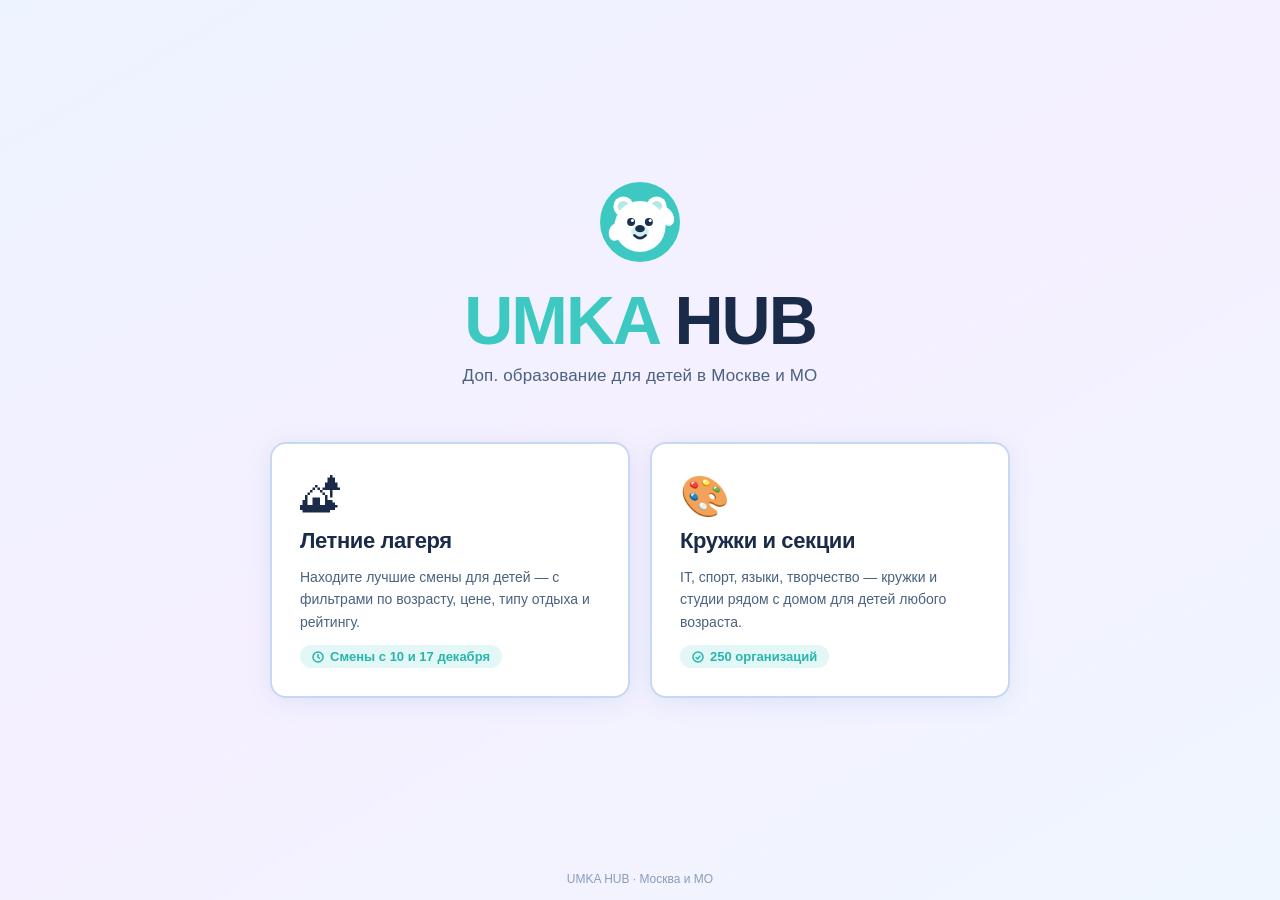
==== commit b55dd6da: "Landing: animated hub entry page" ====
--- a/static/index.html
+++ b/static/index.html
@@ -245,7 +245,7 @@
       <div class="choice-desc">Находите лучшие смены для детей — с фильтрами по возрасту, цене, типу отдыха и рейтингу.</div>
       <div class="choice-count">
         <svg width="12" height="12" viewBox="0 0 12 12" fill="none"><circle cx="6" cy="6" r="5" stroke="currentColor" stroke-width="1.5"/><path d="M6 3.5v2.75l1.5 1" stroke="currentColor" stroke-width="1.5" stroke-linecap="round"/></svg>
-        Смены с 21 и 28 июля
+        <span id="indexSessionDates">Смены с …</span>
       </div>
       <div class="choice-arrow">
         <svg width="16" height="16" viewBox="0 0 16 16" fill="none"><path d="M4 8h8M9 5l3 3-3 3" stroke="white" stroke-width="1.8" stroke-linecap="round" stroke-linejoin="round"/></svg>
@@ -278,6 +278,20 @@
     document.getElementById('choices').classList.add('show');
     document.getElementById('footer').classList.add('show');
   }, 950);
+
+  // Автоматические даты смен: +4 и +11 дней от сегодня
+  (function() {
+    const MONTHS = ['января','февраля','марта','апреля','мая','июня',
+                    'июля','августа','сентября','октября','ноября','декабря'];
+    const d1 = new Date(); d1.setDate(d1.getDate() + 4);
+    const d2 = new Date(); d2.setDate(d2.getDate() + 11);
+    const m1 = MONTHS[d1.getMonth()], m2 = MONTHS[d2.getMonth()];
+    const text = m1 === m2
+      ? `Смены с ${d1.getDate()} и ${d2.getDate()} ${m1}`
+      : `Смены с ${d1.getDate()} ${m1} и ${d2.getDate()} ${m2}`;
+    const el = document.getElementById('indexSessionDates');
+    if (el) el.textContent = text;
+  })();
 </script>
 
 </body>
